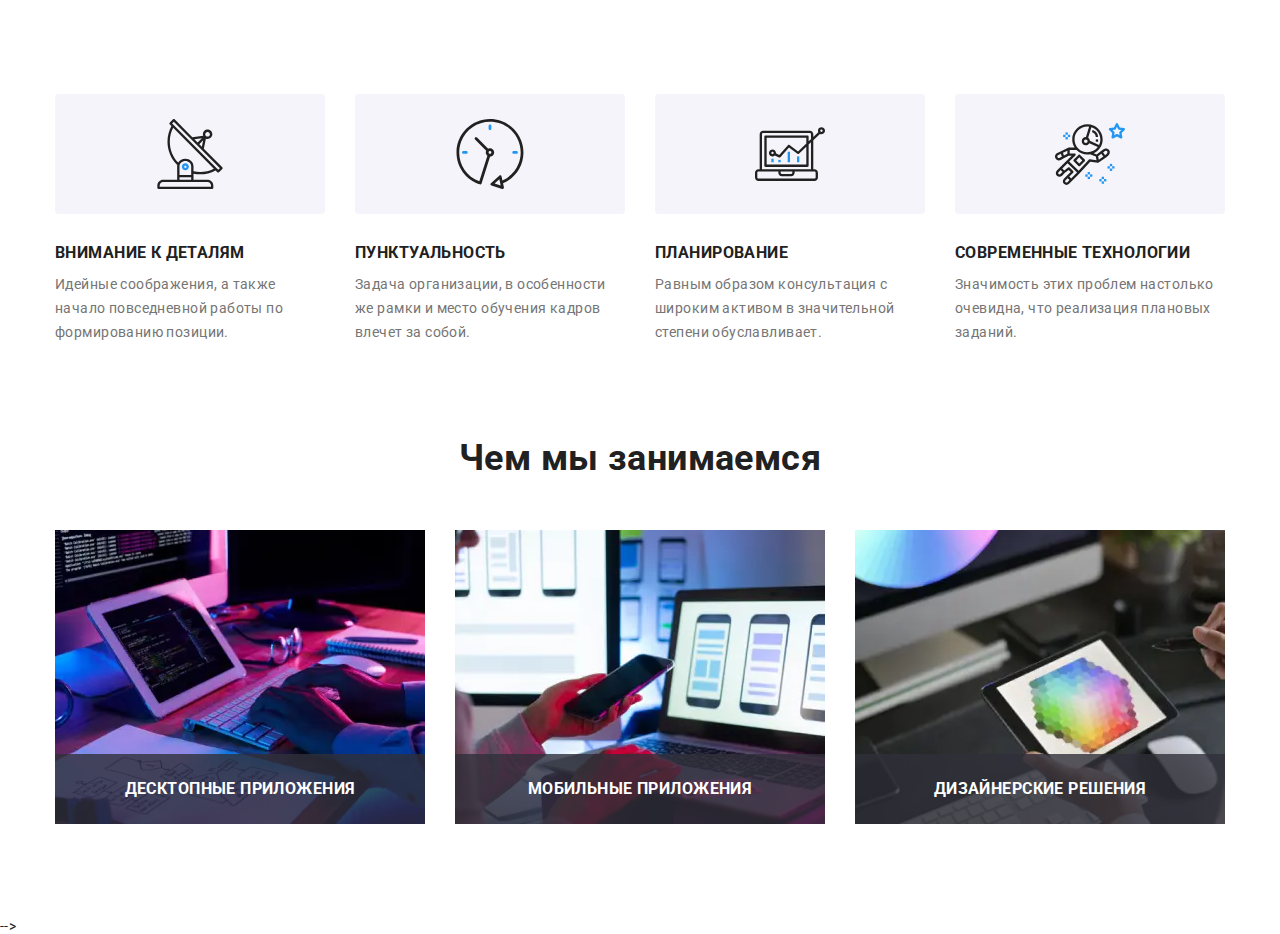
==== index.html @ dceb791a "Добавляет в секцию "Приемущества" адаптивную верстку + подключает изображения" ====
<!DOCTYPE html>
<html lang="ru">

<head>
    <meta charset="UTF-8">
    <meta http-equiv="X-UA-Compatible" content="IE=edge">
    <meta name="viewport" content="width=device-width, initial-scale=1.0">
    <title>Web studio 2.1</title>
    <link rel="preconnect" href="https://fonts.gstatic.com">
    <link rel="stylesheet" href="https://cdnjs.cloudflare.com/ajax/libs/modern-normalize/1.0.0/modern-normalize.min.css">
    <link href="https://fonts.googleapis.com/css2?family=Raleway:wght@700&family=Roboto:wght@400;500;700;900&display=swap"
        rel="stylesheet">
    <link rel="stylesheet" href="./css/main.min.css">
</head>
<body>
        <!--Header-->
        <!--<header class="header">
            <div class="container main-nav">
                <nav class="navigation">
                    <a class="logo logo_text_black link" href="./index.html" lang="en"><span class="logo-first-word">Web</span>Studio</a>
                    <ul class="menu header__links-list list">
                        <li class="menu__item">
                            <a class="menu__link link current" href="./index.html">Студия</a>
                        </li>
                        <li class="menu__item">
                            <a class="menu__link link" href="./portfolio.html">Портфолио</a>
                        </li>
                        <li class="menu__item">
                            <a class="menu__link link" href="">Контакты</a>
                        </li>
                    </ul>
                </nav>
                    <ul class="menu header__contacts list">
                        <li class="menu__item">
                            <a class="menu__contacts link" href="mailto:info@devstudio.com">
                                <svg class="menu__mail-icon">
                                    <use href="./images/sprite.svg#icon-mail"></use>
                                </svg>info@devstudio.com
                            </a>
                        </li>
                        <li class="menu__item">
                            <a class="menu__contacts link" href="tel:+380961111111">
                                <svg class="menu__phone-icon">
                                    <use href="./images/sprite.svg#icon-phone"></use>
                                </svg>+38 096 111 11 11
                            </a>  
                        </li>
                    </ul>    
                </div>
        </header> -->
        <main>
            <!--Hero section-->
            <!--<section class="hero">
                <div class="container">
                    <h1 class="hero__title">Эффективные решения для вашего бизнеса</h1>
                    <button class="modal-btn" type="button" data-modal-open>Заказать услугу</button>
                </div>
            </section>
            -->
            
            <!--Benefits-->
            <section class="section">
                <div class="container">
                <h2 class="visually-hidden">Приемущества</h2>
                <ul class="benefits-list list">
                    <li class="benefits-list__item">
                        <div class="benefits-list__logo">
                        <svg class="benefits-list__icon">
                            <use href="./images/sprite.svg#icon-antenna"></use>
                        </svg>
                        </div>
                        <h3 class="benefits-list__title">Внимание к деталям</h3>
                        <p class="benefits-list__description">Идейные соображения, а также начало повседневной работы по формированию позиции.</p>
                    </li>
                    <li class="benefits-list__item">
                        <div class="benefits-list__logo">
                        <svg class="benefits-list__icon">
                            <use href="./images/sprite.svg#icon-clock"></use>
                        </svg>
                        </div>
                        <h3 class="benefits-list__title">Пунктуальность</h3>
                        <p class="benefits-list__description">Задача организации, в особенности же рамки и место обучения кадров влечет за собой.</p>
                    </li>
                    <li class="benefits-list__item">
                        <div class="benefits-list__logo">
                        <svg class="benefits-list__icon">
                            <use href="./images/sprite.svg#icon-diagram"></use>
                        </svg>
                        </div>
                        <h3 class="benefits-list__title">Планирование</h3>
                        <p class="benefits-list__description">Равным образом консультация с широким активом в значительной степени обуславливает.</p>
                    </li>
                    <li class="benefits-list__item">
                        <div class="benefits-list__logo">
                        <svg class="benefits-list__icon">
                            <use href="./images/sprite.svg#icon-astronaut"></use>
                        </svg>
                        </div>
                        <h3 class="benefits-list__title">Современные технологии</h3>
                        <p class="benefits-list__description">Значимость этих проблем настолько очевидна, что реализация плановых заданий.</p>
                    </li>
                </ul>
                </div>
            </section>
            
            <!--What are we doing-->

            <section class="activities">
                <div class="container">
                <h2 class="primary-title">Чем мы занимаемся</h2>
                <ul class="activities-list cards-list list">
                    <li class="activities-list__item cards-item">
                        <div class="activities-list__thumb">
                            <picture>
                                <source srcset="/images/activities1-desctop.webp 1x, /images/activities1-desctop@2x.webp 2x" media="(min-width: 1200px)"
                                    type="image/webp">
                                <source srcset="/images/activities1-desctop.jpg 1x, /images/activities1-desctop@2x.jpg 2x" media="(min-width: 1200px)">
                                <img src="./images/box1.jpg" alt="десктопные приложения" width="370" height="294">
                            </picture>
                        <h3 class="activities-list__title">Десктопные приложения</h3>
                        </div>
                    </li>
                    <li class="activities-list__item cards-item">
                        <div class="activities-list__thumb">
                            <picture>
                                <source srcset="/images/activities2-desctop.webp 1x, /images/activities2-desctop@2x.webp 2x"
                                    media="(min-width: 1200px)" type="image/webp">
                                <source srcset="/images/activities2-desctop.jpg 1x, /images/activities2-desctop@2x.jpg 2x"
                                    media="(min-width: 1200px)">
                                <img src="./images/box2.jpg" alt="мобильные приложения" width="370" height="294">
                                </picture>
                            <h3 class="activities-list__title">Мобильные приложения</h3>
                        </div>
                    </li>
                    <li class=" activities-list__item cards-item">
                        <div class="activities-list__thumb">
                            <picture>
                                <source srcset="/images/activities3-desctop.webp 1x, /images/activities3-desctop@2x.webp 2x"
                                    media="(min-width: 1200px)" type="image/webp">
                                <source srcset="/images/activities3-desctop.jpg 1x, /images/activities3-desctop@2x.jpg 2x"
                                    media="(min-width: 1200px)">
                                <img src="./images/box3.jpg" alt="дизайнерские решения" width="370" height="294">
                            </picture>
                            <h3 class="activities-list__title">Дизайнерские решения</h3>
                        </div>
                    </li>
                </ul>
                </div>
            </section>
            -->

            <!--Our team-->


            <!--<section class="team section">
                <div class="container">
                <h2 class="primary-title">Наша команда</h2>
                <ul class="team__list cards-list list">
                    <li class="team__item cards-item">
                        <picture>
                            <source srcset="/images/team1-desctop.webp 1x, /images/team1-desctop@2x.webp 2x" media="(min-width: 1200px)" type="image/webp">
                            <source srcset="/images/team1-desctop.jpg 1x, /images/team1-desctop@2x.jpg 2x" media="(min-width: 1200px)">
                            <source srcset="/images/team1-tablet.webp 1x, /images/team1-tablet@2x.webp 2x" media="(min-width: 768px)" type="image/webp">
                            <source srcset="/images/team1-tablet.jpg 1x, /images/team1-tablet@2x.jpg 2x" media="(min-width: 768px)">
                            <source srcset="/images/team1-mobile.webp 1x, /images/team1-mobile@2x.webp 2x" media="(min-width: 280px)" type="image/webp">
                            <source srcset="/images/team1-mobile.jpg 1x, /images/team1-mobile@2x.jpg 2x" media="(min-width: 280px)"> 
                            <img src="./images/img.jpg" alt="продукт менеджер" width="270" height="260">
                        </picture>
                         <div class="team__text">
                            <h3>Игорь Демьяненко</h3>
                            <p lang="en" class="team__img-description">Product Designer</p>
                            <ul class="social-links-list team__social-list list">
                                <li class="social__item">
                                    <a href="" class="social-link link">
                                        <svg class="social-link__logo team-socials">
                                            <use href="./images/sprite.svg#icon-instagram"></use>
                                        </svg>
                                    </a>
                                </li>
                                <li class="social__item">
                                    <a href="" class="social-link link">
                                        <svg class="social-link__logo team-socials">
                                            <use href="./images/sprite.svg#icon-twitter"></use>
                                        </svg>
                                    </a>
                                </li>
                                <li class="social__item">
                                    <a href="" class="social-link link">
                                        <svg class="social-link__logo team-socials">
                                            <use href="./images/sprite.svg#icon-facebook"></use>
                                        </svg>
                                    </a>
                                </li>
                                <li class="social__item">
                                    <a href="" class="social-link link">
                                        <svg class="social-link__logo team-socials">
                                            <use href="./images/sprite.svg#icon-linkedin"></use>
                                        </svg>
                                    </a>
                                </li>
                            </ul>
                         </div>    
                    </li>
                    <li class="team__item cards-item">
                        <picture>
                                <source srcset="/images/activities1-desctop.webp 1x, /images/activities1-desctop@2x.webp 2x" media="(min-width: 1200px)"
                                    type="image/webp">
                                <source srcset="/images/activities1-desctop.jpg 1x, /images/activities1-desctop@2x.jpg 2x" media="(min-width: 1200px)">
                                <source srcset="/images/activities1-tablet.webp 1x, /images/activities1-tablet@2x.webp 2x" media="(min-width: 768px)"
                                    type="image/webp">
                                <source srcset="/images/activities1-tablet.jpg 1x, /images/activities1-tablet@2x.jpg 2x" media="(min-width: 768px)">
                                <source srcset="/images/activities1-mobile.webp 1x, /images/activities1-mobile@2x.webp 2x" media="(min-width: 280px)"
                                    type="image/webp">
                                <source srcset="/images/activities1-mobile.jpg 1x, /images/activities1-mobile@2x.jpg 2x" media="(min-width: 280px)">
                                <img src="./images/img2.jpg" alt="фронтэнд разрабочтик" width="270" height="260">
                        </picture>
                            <div class="team__text">
                                <h3>Ольга Репина</h3>
                                <p lang="en" class="team__img-description">Frontend Developer</p>
                                <ul class="social-links-list team__social-list list">
                                    <li class="social__item">
                                        <a href="" class="social-link link">
                                            <svg class="social-link__logo team-socials">
                                                <use href="./images/sprite.svg#icon-instagram"></use>
                                            </svg>
                                        </a>
                                    </li>
                                    <li class="social__item">
                                        <a href="" class="social-link link">
                                            <svg class="social-link__logo team-socials">
                                                <use href="./images/sprite.svg#icon-twitter"></use>
                                            </svg>
                                        </a>
                                    </li>
                                    <li class="social__item">
                                        <a href="" class="social-link link">
                                            <svg class="social-link__logo team-socials">
                                                <use href="./images/sprite.svg#icon-facebook"></use>
                                            </svg>
                                        </a>
                                    </li>
                                    <li class="social__item">
                                        <a href="" class="social-link link">
                                            <svg class="social-link__logo team-socials">
                                                <use href="./images/sprite.svg#icon-linkedin"></use>
                                            </svg>
                                        </a>
                                    </li>
                                </ul>
                           </div>
                    </li>
                    <li class="team__item cards-item">
                        <picture>
                            <source srcset="/images/team3-desctop.webp 1x, /images/team3-desctop@2x.webp 2x" media="(min-width: 1200px)"
                                type="image/webp">
                            <source srcset="/images/team3-desctop.jpg 1x, /images/team3-desctop@2x.jpg 2x" media="(min-width: 1200px)">
                            <source srcset="/images/team3-tablet.webp 1x, /images/team3-tablet@2x.webp 2x" media="(min-width: 768px)"
                                type="image/webp">
                            <source srcset="/images/team3-tablet.jpg 1x, /images/team3-tablet@2x.jpg 2x" media="(min-width: 768px)">
                            <source srcset="/images/team3-mobile.webp 1x, /images/team3-mobile@2x.webp 2x" media="(min-width: 280px)"
                                type="image/webp">
                            <source srcset="/images/team3-mobile.jpg 1x, /images/team3-mobile@2x.jpg 2x" media="(min-width: 280px)">
                             <img src="./images/img3.jpg" alt="маркетолог" width="270" height="260">
                             </picture>
                            <div class="team__text">
                                <h3>Николай Тарасов</h3>
                                <p lang="en" class="team__img-description">Marketing</p>
                                <ul class="social-links-list team__social-list list">
                                    <li class="social__item">
                                        <a href="" class="social-link link">
                                            <svg class="social-link__logo team-socials">
                                                <use href="./images/sprite.svg#icon-instagram"></use>
                                            </svg>
                                        </a>
                                    </li>
                                    <li class="social__item">
                                        <a href="" class="social-link link">
                                            <svg class="social-link__logo team-socials">
                                                <use href="./images/sprite.svg#icon-twitter"></use>
                                            </svg>
                                        </a>
                                    </li>
                                    <li class="social__item">
                                        <a href="" class="social-link link">
                                            <svg class="social-link__logo team-socials">
                                                <use href="./images/sprite.svg#icon-facebook"></use>
                                            </svg>
                                        </a>
                                    </li>
                                    <li class="social__item">
                                        <a href="" class="social-link link">
                                            <svg class="social-link__logo team-socials">
                                                <use href="./images/sprite.svg#icon-linkedin"></use>
                                            </svg>
                                        </a>
                                    </li>
                                </ul>
                           </div>
                    </li>
                    <li class="team__item cards-item">
                        <picture>
                            <source srcset="/images/team4-desctop.webp 1x, /images/team4-desctop@2x.webp 2x" media="(min-width: 1200px)"
                                type="image/webp">
                            <source srcset="/images/team4-desctop.jpg 1x, /images/team4-desctop@2x.jpg 2x" media="(min-width: 1200px)">
                            <source srcset="/images/team4-tablet.webp 1x, /images/team4-tablet@2x.webp 2x" media="(min-width: 768px)"
                                type="image/webp">
                            <source srcset="/images/team4-tablet.jpg 1x, /images/team4-tablet@2x.jpg 2x" media="(min-width: 768px)">
                            <source srcset="/images/team4-mobile.webp 1x, /images/team4-mobile@2x.webp 2x" media="(min-width: 280px)"
                                type="image/webp">
                            <source srcset="/images/team4-mobile.jpg 1x, /images/team4-mobile@2x.jpg 2x" media="(min-width: 280px)">
                            <img src="./images/img4.jpg" alt="дизайнер" width="270" height="260">
                        </picture>
                            <div class="team__text">
                                <h3>Михаил Ермаков</h3>
                                <p lang="en" class="team__img-description">UI Designer</p>
                                <ul class="social-links-list team__social-list list">
                                    <li class="social__item">
                                        <a href="" class="social-link link">
                                            <svg class="social-link__logo team-socials">
                                                <use href="./images/sprite.svg#icon-instagram"></use>
                                            </svg>
                                        </a>
                                    </li>
                                    <li class="social__item">
                                        <a href="" class="social-link link">
                                            <svg class="social-link__logo team-socials">
                                                <use href="./images/sprite.svg#icon-twitter"></use>
                                            </svg>
                                        </a>
                                    </li>
                                    <li class="social__item">
                                        <a href="" class="social-link link">
                                            <svg class="social-link__logo team-socials">
                                                <use href="./images/sprite.svg#icon-facebook"></use>
                                            </svg>
                                        </a>
                                    </li>
                                    <li class="social__item">
                                        <a href="" class="social-link link">
                                            <svg class="social-link__logo team-socials">
                                                <use href="./images/sprite.svg#icon-linkedin"></use>
                                            </svg>
                                        </a>
                                    </li>
                                </ul>
                            </div> 
                    </li>
                </ul>
                </div>
            </section>
            <section class="clients section">
                <div class="container">
                    <h2 class="primary-title">Постоянные клиенты</h2>
                    <ul class="clients-list list">
                        <li class="cliaents-list__item cards-item ">
                            <a class="clients-link link" href="">
                            <svg class="clients-link__icon">
                                <use href="./images/sprite.svg#icon-logo"></use>
                            </svg>
                            </a>
                        </li>
                        <li class="clients-list__item cards-item">
                            <a class="clients-link link" href="">
                            <svg class="clients-link__icon">
                                <use href="./images/sprite.svg#icon-logo1"></use>
                            </svg>
                            </a>
                        </li>
                        <li class="clients-list__item cards-item">
                            <a class="clients-link link" href="">
                            <svg class="clients-link__icon">
                                <use href="./images/sprite.svg#icon-logo2"></use>
                            </svg>
                            </a>
                        </li>
                        <li class="clients-list__item cards-item">
                            <a class="clients-link link" href="">
                            <svg class="clients-link__icon">
                                <use href="./images/sprite.svg#icon-logo3"></use>
                            </svg>
                            </a>
                        </li>
                        <li class="clients-list__item cards-item">
                            <a class="clients-link link" href="">
                            <svg class="clients-link__icon">
                                <use href="./images/sprite.svg#icon-logo4"></use>
                            </svg>
                            </a>
                        </li>
                        <li class="clients-list__item cards-item">
                            <a class="clients-link link" href="">
                            <svg class="clients-link__icon">
                                <use href="./images/sprite.svg#icon-logo5"></use>
                            </svg>
                            </a>
                        </li>
                    </ul>
                </div>
            </section> -->
        </main>
        <!--Footer-->
        <!--<footer class="footer-section">
            <div class="container footer-info">
                <div class="adress-section">
                <a class="logo logo_text_white link" href="" lang="en"><span class="logo-first-word">Web</span>Studio</a>
                <address class="btm-adress">
                    <ul class="adress-list list">
                        <li class="adress-list__item">
                            <a class="adress-list__link adress-list__link_text_white link" href="https://goo.gl/maps/AmAYkSaGQBM4U7Ya8" target="_blank"
                                rel="noopener no referrer">г. Киев, пр-т Леси
                                Украинки, 26</a>
                        </li>
                        <li class="adress-list__item">
                            <a class="adress-list__link adress-list__link_text_grey link" href="mailto:info@example.com">info@example.com</a>
                        </li>
                        <li class="adress-list__item">
                            <a class="adress-list__link adress-list__link_text_grey link" href="tel:+380991111111">+38 099 111 11 11</a>
                        </li>
                    </ul>
                </address>
                </div>
                <div class="footer__social">
                <section class="social-list">
                    <h2 class="social-links-title">Присоединяйтесь</h2>
                    <ul class="footer__social-list social-links-list list">
                        <li class="social__item">
                        <a href="" class="social-link link">
                            <svg class="social-link__logo footer-socials">
                                <use href="./images/sprite.svg#icon-instagram"></use>
                            </svg>
                        </a>
                        </li>
                        <li class="social__item">
                        <a href="" class="social-link link">
                            <svg class="social-link__logo footer-socials">
                                <use href="./images/sprite.svg#icon-twitter"></use>
                            </svg>
                        </a>
                        </li>
                        <li class="social__item">
                            <a href="" class="social-link link">
                                <svg class="social-link__logo footer-socials">
                                    <use href="./images/sprite.svg#icon-facebook"></use>
                                </svg>
                            </a>
                        </li>
                        <li class="social__item">
                            <a href="" class="social-link link">
                            <svg class="social-link__logo footer-socials">
                                <use href="./images/sprite.svg#icon-linkedin"></use>
                            </svg>
                            </a>
                        </li>
                    </ul>
                </section>
            </div>
            <form class="footer__subscription subscription-form">
                <h2 class="social-links-title">Подпишитесь на рассылку</h2> 
                <div class="subscription-field">
                <label>
                    <input name="user-subscription-mail" class="subscription-mail" type="email" placeholder="E-mail" required>
                </label>
                <button type="submit" class="subscription-btn">Подписаться
                    <svg class="telegram-logo">
                        <use href="./images/sprite.svg#icon-send"></use>
                    </svg>
                </button>
                </div>
            </form>
        </div>
        <div class="backdrop is-hidden" data-modal>
            <div class="modal">
                <button type="button" class="close-button" data-modal-close>
                    <svg class="icon-close">
                        <use href="./images/sprite.svg#icon-close"></use>
                    </svg>
                </button>
                <form action="#" class="modal-form">
                    <p class="modal-form-head">Оставьте свои данные, мы вам перезвоним</p>
                    <label class="modal-form-field">
                        Имя 
                        <span class="modal-form-input-wrapper">
                            <input name="user-name" type="text" class="modal-form-input" minlength="2" required>
                            <svg class="modal-form-icon">
                                <use href="./images/sprite.svg#icon-person"></use>
                            </svg>
                        </span>
                    </label>
                    <label class="modal-form-field">
                        Телефон
                        <span class="modal-form-input-wrapper">
                            <input name="user-phone" type="tel" class="modal-form-input" pattern="[0-9]{3}-[0-9]{3}-[0-9]{2}-[0-9]{2}" title="099-999-99-99" required>
                            <svg class="modal-form-icon">
                            <use href="./images/sprite.svg#icon-tel"></use>
                            </svg>
                        </span>
                    </label>
                    <label class="modal-form-field">
                        Почта
                        <span class="modal-form-input-wrapper">
                            <input name="user-mail" type="email" class="modal-form-input" required>
                            <svg class="modal-form-icon">
                                <use href="./images/sprite.svg#icon-email"></use>
                            </svg>
                        </span>
                    </label>
                    <label class="modal-form-field">
                        Комментарий
                        <textarea name="user-cooments" class="modal-form-comments" placeholder="Введите текст"></textarea>
                    </label>
                    
                    <input name="user-policy" type="checkbox" class="modal-form-checkbox visually-hidden" id="checkbox-policy" required>
                    <label for="checkbox-policy" class="modal-form-checkbox-policy"> Соглашаюсь с рассылкой и принимаю &#160; <a href="" class="modal-form-policy-link">Условия договора</a></label>
            
                    <button type="submit" class="modal-form-btn">Отправить</button>
                    
                </form>
            </div>
        </div>
    </footer> -->
    <script src="modal.js"></script>
</body>
---- css/main.min.css ----
:root{--accent-color: #2196f3;--main-color: #212121;--primary-color: #ffffff;--description-text-color: #757575;--hero-bg-clr: #c4c4c4;--hero-title-background-color: #2f303a;--hero-gradient-clr: rgba(47, 48, 58, 0.4), rgba(47, 48, 58, 0.4);--sections-background-color: #f5f4fa;--logo-link-clr: #000000;--social-link-bg: rgba(255, 255, 255, 0.1);--footer-text-clr: rgba(255, 255, 255, 0.6);--mdl-btn-clr-hvr: #188ce8;--brdr-clr: #eeeeee;--header-brdr-clr: #ececec;--logo-clr: #afb1b8}.visually-hidden{position:absolute !important;clip:rect(1px 1px 1px 1px);clip:rect(1px, 1px, 1px, 1px);padding:0 !important;border:0 !important;height:1px !important;width:1px !important;overflow:hidden}h1,h2,h3,h4,h5,h6,p{margin-top:0;margin-bottom:0}ul,ol{margin-top:0;margin-bottom:0;padding-left:0}img{display:block}body{font-family:"Roboto", sans-serif;font-size:14px;color:var(--main-color);letter-spacing:0.03em;background-color:var(--primary-color)}.list{list-style:none}.link{text-decoration:none}.container{padding-left:15px;padding-right:15px}@media screen and (min-width: 480px){.container{width:480px;margin:0 auto}}@media screen and (min-width: 768px){.container{width:768px}}@media screen and (min-width: 1200px){.container{width:1200px;margin:0 auto;padding-right:15px;padding-left:15px}}.section{padding-top:60px;padding-bottom:60px}@media screen and (min-width: 1200px){.section{padding-top:94px;padding-bottom:94px}}.social-links-list{display:flex}.social-link__logo{width:20px;height:20px;transition:fill 250ms cubic-bezier(0.4, 0, 0.2, 1)}.social-link:hover .social-link__logo,.social-link:focus .social-link__logo{fill:var(--primary-color)}.logo{font-family:"Raleway", sans-serif;font-weight:bold;font-size:26px;line-height:1.19}.logo_text_black{color:var(--logo-link-clr)}.logo_text_white{color:var(--primary-color)}.logo-first-word{color:var(--accent-color)}.cards-item{background-color:var(--primary-color)}.cards-item:not(:last-child){margin-right:30px}.cards-list{display:flex;flex-wrap:wrap}.team__img-description{margin-top:10px;font-size:16px;line-height:1.18;color:var(--description-text-color)}.primary-title{margin-bottom:50px;font-size:36px;line-height:1.16;text-align:center;color:var(--main-color)}.backdrop{position:fixed;top:0;left:0;width:100%;height:100%;background-color:rgba(0,0,0,0.2)}.backdrop.is-hidden{opacity:0;pointer-events:none;visibility:hidden}.modal{position:absolute;top:50%;left:50%;transform:translate(-50%, -50%) scale(1);width:528px;height:581px;padding:40px;border-radius:4px;background-color:var(--primary-color);transition:transform 250ms cubic-bezier(0.4, 0, 0.2, 1)}.backdrop.is-hidden .modal{transform:translate(-50%, -50%) scale(0.7)}.close-button{position:absolute;top:8px;right:8px;display:flex;justify-content:center;align-items:center;width:30px;height:30px;border-radius:50%;background-color:var(--primary-color);border:1px solid rgba(0,0,0,0.1);cursor:pointer}.icon-close{width:18px;height:18px}.close-button:hover .icon-close,.close-button:focus .icon-close{fill:var(--accent-color)}.modal-form{display:flex;flex-direction:column}.modal-form-head{font-weight:bold;font-size:20px;line-height:1.15;text-align:center;color:var(--main-color);margin-bottom:12px}.modal-form-field{margin-bottom:10px;font-size:12px;line-height:1.16;letter-spacing:0.01em;color:var(--description-text-color)}.modal-form-input-wrapper{margin-top:4px;position:relative;display:block}.modal-form-input{width:100%;height:40px;border:1px solid rgba(33,33,33,0.2);border-radius:4px;padding-left:42px;transition:fill 250ms cubic-bezier(0.4, 0, 0.2, 1)}.modal-form-input:focus{outline:none;border-color:var(--accent-color)}.modal-form-icon{position:absolute;top:50%;left:12px;transform:translateY(-50%);width:18px;height:18px}.modal-form-input:focus+.modal-form-icon{fill:var(--accent-color)}.modal-form-comments{margin-top:4px;width:100%;height:120px;resize:none;border:1px solid rgba(33,33,33,0.2);border-radius:4px;padding:12px 16px;transition:border-color 250ms cubic-bezier(0.4, 0, 0.2, 1)}.modal-form-comments:focus{outline:none;border-color:var(--accent-color)}.modal-form-comments::placeholder{line-height:1.14;letter-spacing:0.01em;color:rgba(117,117,117,0.5)}.modal-form-checkbox-policy{display:flex;justify-content:center;align-items:center;line-height:1.71;color:var(--description-text-color)}.modal-form-checkbox-policy::before{display:inline-block;width:16px;height:15px;content:"";margin-right:7px;cursor:pointer;background-image:url(../images/border.svg);background-size:contain;background-position:center;background-repeat:no-repeat;transition:outline 250ms cubic-bezier(0.4, 0, 0.2, 1)}.modal-form-checkbox:focus+.modal-form-checkbox-policy::before{background-image:url(../images/focus.svg)}.modal-form-checkbox:checked+.modal-form-checkbox-policy::before{background-image:url(../images/icon-check1.svg)}.modal-form-policy-link{color:var(--accent-color)}.modal-form-btn{width:200px;height:50px;margin:30px auto 0 auto;border:none;border-radius:4px;font-weight:bold;font-size:16px;line-height:1.87;letter-spacing:0.06em;color:var(--primary-color);background-color:var(--accent-color);box-shadow:0px 4px 4px rgba(0,0,0,0.15);cursor:pointer;transition:background-color 250ms cubic-bezier(0.4, 0, 0.2, 1)}.modal-form-btn:hover,.modal-form-btn:focus{background-color:var(--mdl-btn-clr-hvr)}.header{display:flex;border-bottom:1px solid var(--header-brdr-clr)}.navigation{display:flex;align-items:center}.menu{display:flex}.header__links-list{margin-left:93px}.menu__item{display:flex;align-items:center}.menu__item:not(:last-child){margin-right:40px;align-items:center}.menu__link{padding:32px 0;position:relative;display:block;font-weight:500;line-height:1.33;letter-spacing:0.02em;color:var(--main-color);transition:color 250ms,background-color 250ms cubic-bezier(0.4, 0, 0.2, 1)}.menu__link .current,.menu__link:hover,.menu__link:focus{color:var(--accent-color)}.current::after{content:"";position:absolute;bottom:0;left:0;display:block;width:100%;height:4px;background-color:var(--accent-color);border-radius:2px}.header__contacts{margin-left:auto}.main-nav{display:flex}.menu__contacts{display:flex;align-items:center;padding:32px 0;font-weight:500;line-height:1.14;letter-spacing:0.02em;color:var(--description-text-color);transition:color 250ms cubic-bezier(0.4, 0, 0.2, 1)}.menu__contacts:hover,.menu__contacts:focus{color:var(--accent-color)}.menu__phone-icon{width:10px;height:16px;margin-right:10px;fill:var(--description-text-color);transition:fill 250ms cubic-bezier(0.4, 0, 0.2, 1)}.menu__contacts:hover .menu__phone-icon,.menu__contacts:focus .menu__phone-icon{fill:var(--accent-color)}.menu__mail-icon{width:16px;height:12px;margin-right:10px;fill:var(--description-text-color);transition:fill 250ms cubic-bezier(0.4, 0, 0.2, 1)}.menu__contacts:hover .menu__mail-icon,.menu__contacts:focus .menu__mail-icon{fill:var(--accent-color)}.hero{text-align:center;padding:200px 0;background-color:var(--hero-bg-clr);background-image:linear-gradient(var(--hero-gradient-clr)),url("../images/bg.jpg");background-size:cover;max-width:1600px;background-position:center;background-repeat:no-repeat}.hero__title{display:block;margin-left:auto;margin-right:auto;margin-bottom:30px;width:696px;font-weight:900;font-size:44px;line-height:1.36;text-align:center;letter-spacing:0.06em;text-transform:uppercase;color:var(--primary-color)}.modal-btn{padding:10px 32px;font-weight:bold;font-size:16px;line-height:1.87;letter-spacing:0.06em;color:var(--primary-color);background-color:var(--accent-color);cursor:pointer;border:none;border-radius:4px;transition:background-color 250ms,color 250ms cubic-bezier(0.4, 0, 0.2, 1)}.modal-btn:hover,.modal-btn:focus{background-color:var(--mdl-btn-clr-hvr);color:var(--primary-color)}.benefits-list__item{margin-bottom:30px}.benefits-list__item:last-child{margin-bottom:0px}.benefits-list__logo{display:flex;width:450px;height:120px;justify-content:center;align-items:center;margin-bottom:30px;border-radius:4px;background-color:var(--sections-background-color)}.benefits-list__icon{width:70px;height:70px}.benefits-list__title{text-align:center;line-height:1.14;text-transform:uppercase}.benefits-list__description{margin-top:10px;line-height:1.71;color:var(--description-text-color)}@media screen and (min-width: 768px){.benefits-list__logo{width:354px}.benefits-list__title{text-align:start}.benefits-list{display:flex;flex-wrap:wrap}.benefits-list__item{width:calc((100% - 30px) / 2);margin-right:30px}.benefits-list__item:nth-child(2n){margin-right:0px}.benefits-list__item:nth-child(n+3){margin-bottom:0px}}@media screen and (min-width: 1200px){.benefits-list__logo{width:270px}.benefits-list__item{width:calc((100% - 90px) / 4);margin-bottom:0px}.benefits-list__item:nth-child(2n){margin-right:30px}.benefits-list__item:nth-child(4n){margin-right:0px}}@media screen and (max-width: 1200px){.activities{display:none}}.activities{padding-bottom:94px}.activities-list__item{flex-basis:calc((100% - 60px) / 3)}.activities-list__thumb{position:relative}.activities-list__title{display:flex;justify-content:center;align-items:center;line-height:1.14;text-transform:uppercase;width:370px;height:70px;position:absolute;bottom:0;background:rgba(47,48,58,0.8);color:var(--primary-color)}.team{background-color:var(--sections-background-color)}.team__item{flex-basis:calc((100% - 90px) / 4);box-shadow:0px 1px 3px rgba(0,0,0,0.12),0px 1px 1px rgba(0,0,0,0.14),0px 2px 1px rgba(0,0,0,0.2);border-radius:0px 0px 4px 4px}.team__text{padding:30px 32px;text-align:center}.team__social-list{margin-top:16px}.team-socials{fill:var(--logo-clr)}.clients-list{display:flex}.clients-link__icon{fill:var(--logo-clr);width:106px;height:60px;transition:fill 250ms cubic-bezier(0.4, 0, 0.2, 1)}.clients-link:hover .clients-link__icon,.clients-link:focus .clients-link__icon{fill:var(--accent-color)}.clients-list__item{display:flex;flex-basis:calc((100% - 150px) / 6)}.clients-link{display:flex;width:170px;height:92px;justify-content:center;align-items:center;border:1px solid var(--logo-clr);border-radius:4px;transition:border-color 250ms cubic-bezier(0.4, 0, 0.2, 1)}.clients-link:hover,.clients-link:focus{cursor:pointer;border-color:var(--accent-color)}.footer-section{padding:60px 0;background-color:var(--hero-title-background-color)}.footer-info{display:flex;align-items:baseline}.btm-adress{padding-top:20px}.adress-list__item:not(:last-child){margin-bottom:9px}.adress-list__link{font-style:normal;line-height:1.71}.adress-list__link_text_white{color:var(--primary-color)}.adress-list__link_text_grey{color:var(--footer-text-clr)}.footer__social{margin-left:70px}.social-links-title{font-size:14px;line-height:1.14;text-transform:uppercase;color:var(--primary-color)}.footer__social-list{padding-top:20px}.social__item:not(:last-child){margin-right:10px}.social-link{display:flex;justify-content:center;align-items:center;width:44px;height:44px;border-radius:50%;background-color:var(--social-link-bg);transition:background-color 250ms cubic-bezier(0.4, 0, 0.2, 1)}.social-link:hover,.social-link:focus{cursor:pointer;background-color:var(--accent-color)}.footer-socials{fill:var(--primary-color)}.subscription-form{width:570px}.footer__subscription{margin-left:auto}.subscription-field{display:flex;margin-top:20px}.subscription-mail{width:358px;height:50px;padding:15px 0 15px 16px;color:var(--primary-color);background-color:var(--hero-title-background-color);border:1px solid rgba(255,255,255,0.3);filter:drop-shadow(0px 4px 4px rgba(0,0,0,0.15));border-radius:4px;outline:none;transition:border-color 250ms cubic-bezier(0.4, 0, 0.2, 1)}.subscription-mail:focus{border-color:var(--accent-color)}.subscription-mail::placeholder{font-size:16px;line-height:1.25;color:rgba(255,255,255,0.6)}.subscription-btn{display:flex;margin-left:12px;width:200px;height:50px;justify-content:center;align-items:center;font-size:16px;line-height:1.87;letter-spacing:0.06em;border:none;border-radius:4px;color:var(--primary-color);cursor:pointer;background-color:var(--accent-color);transition:background-color 250ms cubic-bezier(0.4, 0, 0.2, 1)}.subscription-btn:hover,.subscription-btn:focus{background-color:var(--mdl-btn-clr-hvr)}.telegram-logo{width:24px;height:24px;margin-left:10px;fill:var(--primary-color);background-color:var(--accent-color);transition:background-color 250ms cubic-bezier(0.4, 0, 0.2, 1)}.subscription-btn:hover .telegram-logo,.subscription-btn:focus .telegram-logo{background-color:var(--mdl-btn-clr-hvr)}.filters-list{display:flex;justify-content:center;margin-bottom:50px}.filters-item:not(:last-child){margin-right:8px}.nav-btn{padding:6px 22px;font-weight:500;font-size:16px;line-height:1.62;background-color:var(--sections-background-color);cursor:pointer;border-radius:4px;border:none;transition:background-color 250ms,color 250ms,box-shadow 250ms cubic-bezier(0.4, 0, 0.2, 1)}.nav-btn:hover,.nav-btn:focus{background-color:var(--accent-color);color:var(--primary-color);box-shadow:0px 3px 1px rgba(0,0,0,0.1),0px 1px 2px rgba(0,0,0,0.08),0px 2px 2px rgba(0,0,0,0.12)}.products-list__item{flex-basis:calc((100% - 60px) / 3);margin-bottom:30px;margin-right:30px;background-color:var(--primary-color)}.products-list__item:nth-child(3n){margin-right:0px}.cards-link{display:block;transition:box-shadow 250ms cubic-bezier(0.4, 0, 0.2, 1)}.cards-link:hover,.cards-link:focus{box-shadow:0px 3px 1px rgba(0,0,0,0.1),0px 1px 2px rgba(0,0,0,0.08),0px 2px 2px rgba(0,0,0,0.12);border-radius:4px}.portfolio-thumb{position:relative;overflow:hidden}.title-description{position:absolute;width:100%;height:100%;top:0;padding:63px 24px;font-size:18px;line-height:1.55;color:var(--primary-color);background-color:rgba(33,150,243,0.9);overflow:auto;transform:translateY(100%);transition:transform 250ms cubic-bezier(0.4, 0, 0.2, 1)}.cards-link:hover .title-description,.cards-link:focus .title-description{transform:translateY(0)}.cards-text{padding:20px 24px;border-bottom:1px solid var(--brdr-clr);border-left:1px solid var(--brdr-clr);border-right:1px solid var(--brdr-clr)}.cards-description{margin-top:4px;font-size:16px;line-height:1.875;color:var(--description-text-color)}.portfolio-titles{font-size:18px;line-height:2;letter-spacing:0.06em;color:var(--main-color)}
/*# sourceMappingURL=main.min.css.map */
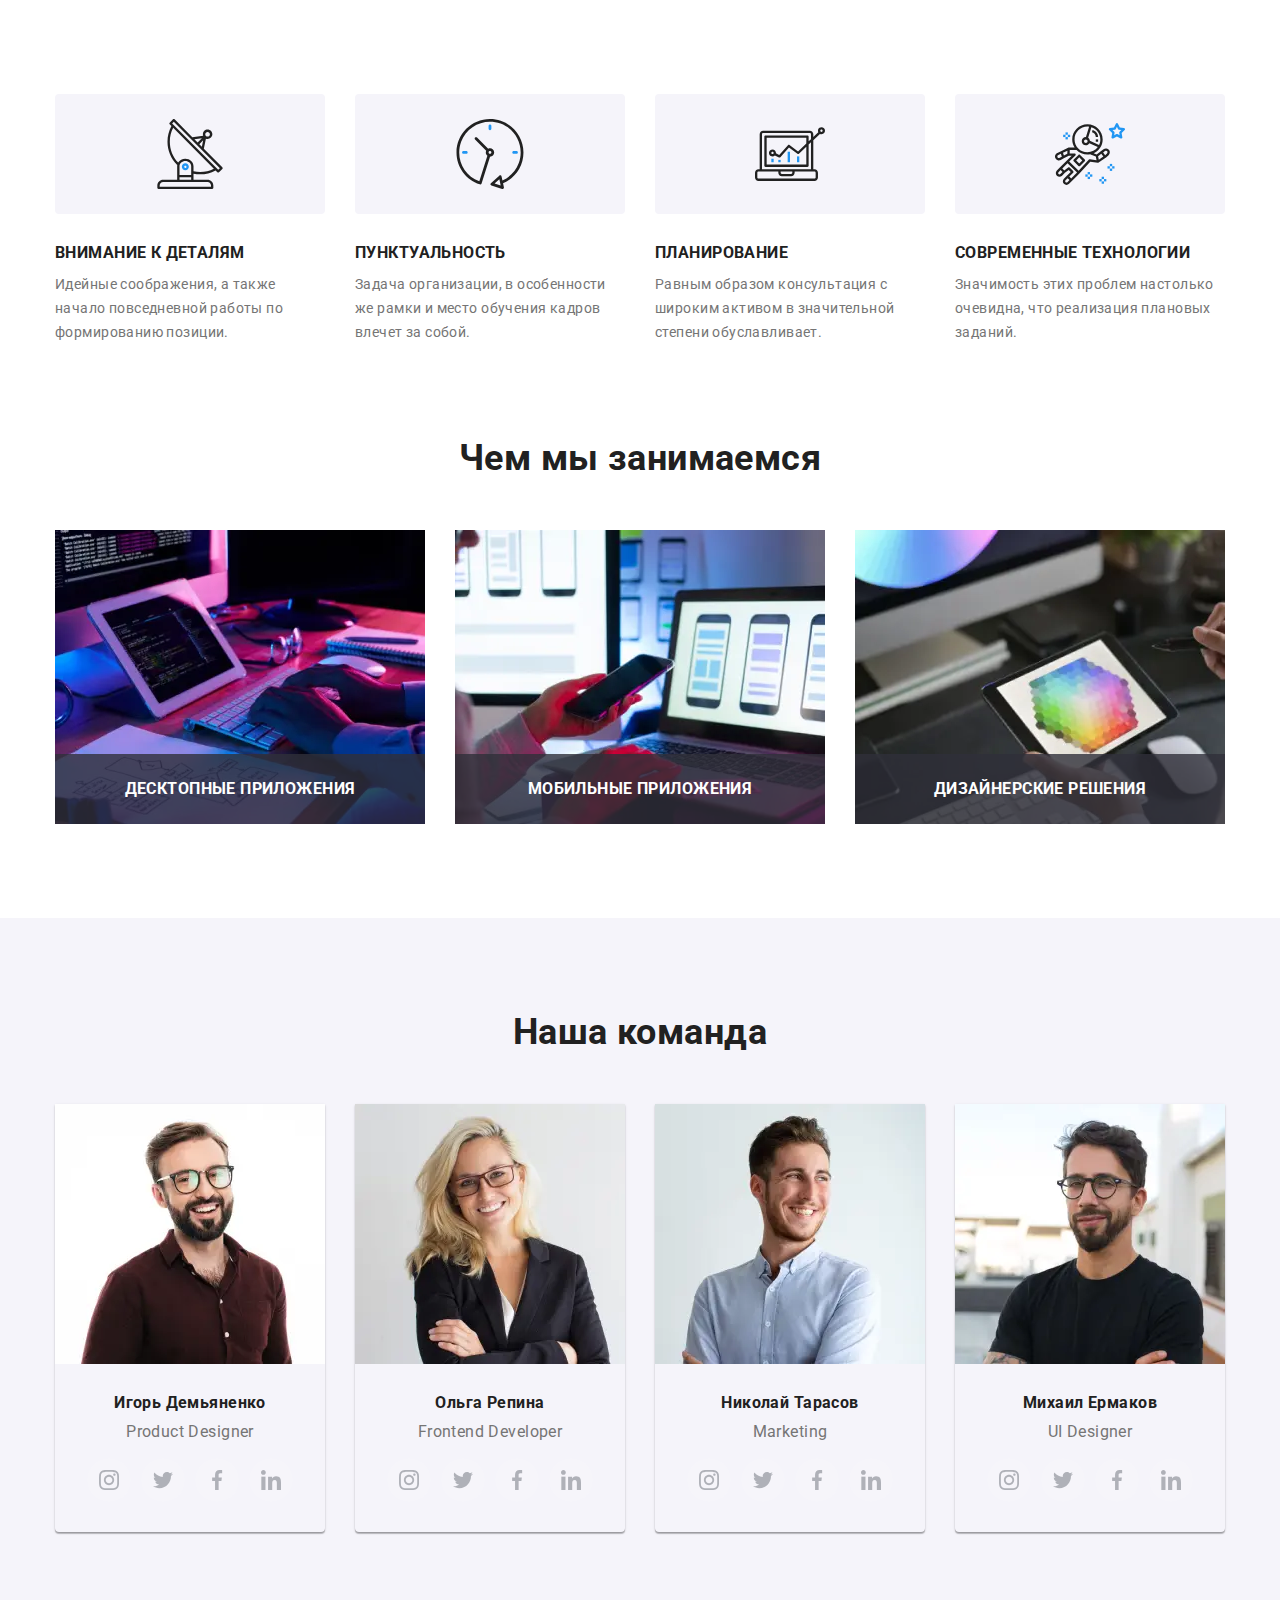
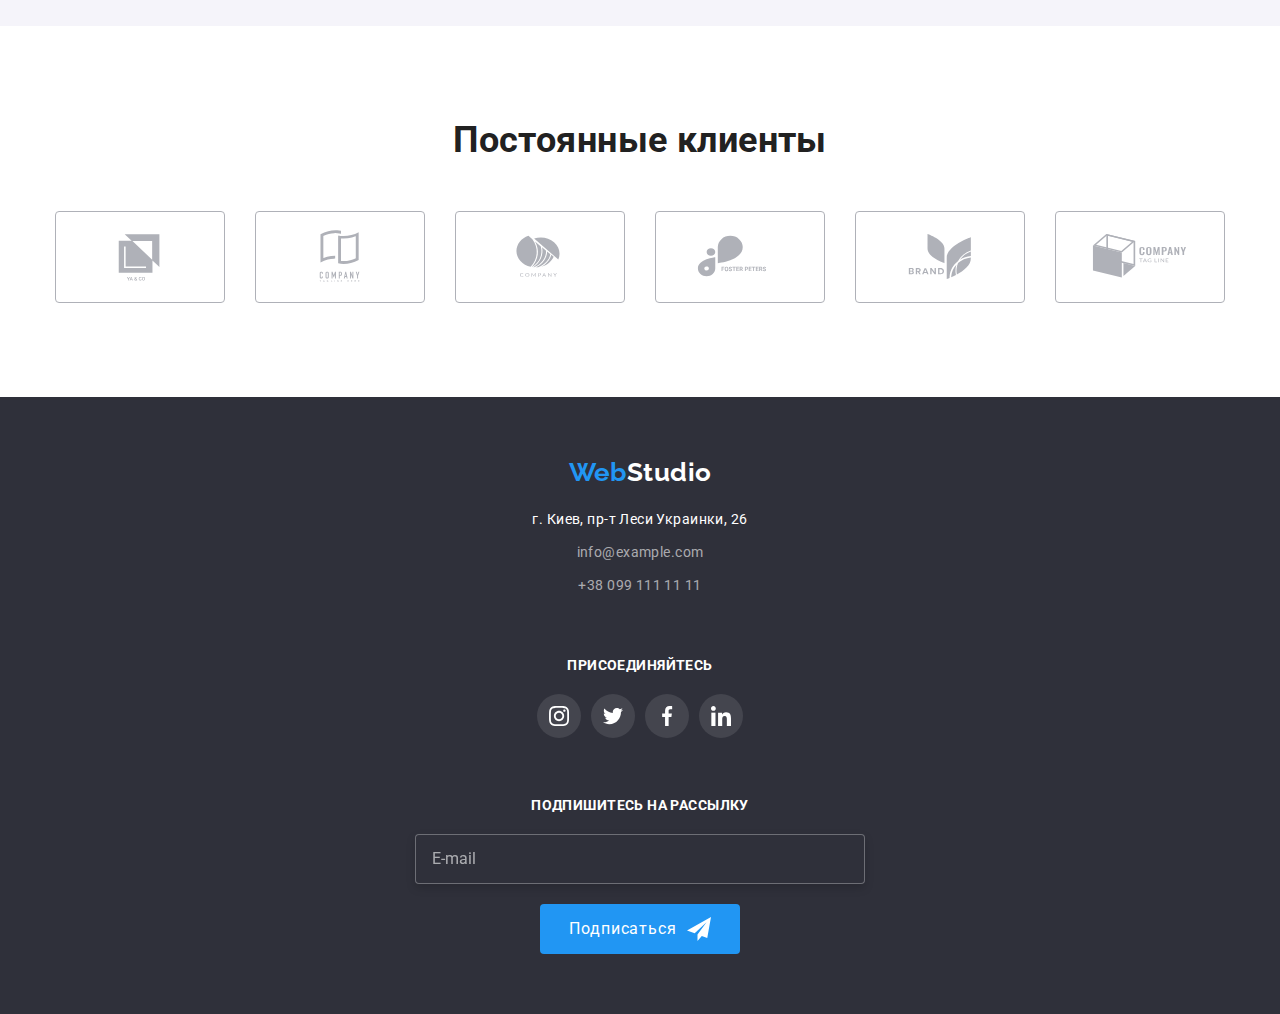
==== commit 5aa271d2: "добавляет адаптивную верстку в секции команды и клиентов, добавляет футер для мобилки" ====
--- a/index.html
+++ b/index.html
@@ -108,38 +108,38 @@
             <section class="activities">
                 <div class="container">
                 <h2 class="primary-title">Чем мы занимаемся</h2>
-                <ul class="activities-list cards-list list">
-                    <li class="activities-list__item cards-item">
+                <ul class="activities-list list">
+                    <li class="activities-list__item">
                         <div class="activities-list__thumb">
                             <picture>
                                 <source srcset="/images/activities1-desctop.webp 1x, /images/activities1-desctop@2x.webp 2x" media="(min-width: 1200px)"
                                     type="image/webp">
                                 <source srcset="/images/activities1-desctop.jpg 1x, /images/activities1-desctop@2x.jpg 2x" media="(min-width: 1200px)">
-                                <img src="./images/box1.jpg" alt="десктопные приложения" width="370" height="294">
+                                <img src="./images/box1.jpg" alt="десктопные приложения">
                             </picture>
                         <h3 class="activities-list__title">Десктопные приложения</h3>
                         </div>
                     </li>
-                    <li class="activities-list__item cards-item">
+                    <li class="activities-list__item">
                         <div class="activities-list__thumb">
                             <picture>
                                 <source srcset="/images/activities2-desctop.webp 1x, /images/activities2-desctop@2x.webp 2x"
                                     media="(min-width: 1200px)" type="image/webp">
                                 <source srcset="/images/activities2-desctop.jpg 1x, /images/activities2-desctop@2x.jpg 2x"
                                     media="(min-width: 1200px)">
-                                <img src="./images/box2.jpg" alt="мобильные приложения" width="370" height="294">
+                                <img src="./images/box2.jpg" alt="мобильные приложения">
                                 </picture>
                             <h3 class="activities-list__title">Мобильные приложения</h3>
                         </div>
                     </li>
-                    <li class=" activities-list__item cards-item">
+                    <li class=" activities-list__item">
                         <div class="activities-list__thumb">
                             <picture>
                                 <source srcset="/images/activities3-desctop.webp 1x, /images/activities3-desctop@2x.webp 2x"
                                     media="(min-width: 1200px)" type="image/webp">
                                 <source srcset="/images/activities3-desctop.jpg 1x, /images/activities3-desctop@2x.jpg 2x"
                                     media="(min-width: 1200px)">
-                                <img src="./images/box3.jpg" alt="дизайнерские решения" width="370" height="294">
+                                <img src="./images/box3.jpg" alt="дизайнерские решения">
                             </picture>
                             <h3 class="activities-list__title">Дизайнерские решения</h3>
                         </div>
@@ -147,16 +147,15 @@
                 </ul>
                 </div>
             </section>
-            -->
 
             <!--Our team-->
 
 
-            <!--<section class="team section">
+            <section class="team section">
                 <div class="container">
                 <h2 class="primary-title">Наша команда</h2>
                 <ul class="team__list cards-list list">
-                    <li class="team__item cards-item">
+                    <li class="team__item">
                         <picture>
                             <source srcset="/images/team1-desctop.webp 1x, /images/team1-desctop@2x.webp 2x" media="(min-width: 1200px)" type="image/webp">
                             <source srcset="/images/team1-desctop.jpg 1x, /images/team1-desctop@2x.jpg 2x" media="(min-width: 1200px)">
@@ -164,7 +163,7 @@
                             <source srcset="/images/team1-tablet.jpg 1x, /images/team1-tablet@2x.jpg 2x" media="(min-width: 768px)">
                             <source srcset="/images/team1-mobile.webp 1x, /images/team1-mobile@2x.webp 2x" media="(min-width: 280px)" type="image/webp">
                             <source srcset="/images/team1-mobile.jpg 1x, /images/team1-mobile@2x.jpg 2x" media="(min-width: 280px)"> 
-                            <img src="./images/img.jpg" alt="продукт менеджер" width="270" height="260">
+                            <img src="./images/img.jpg" alt="продукт менеджер">
                         </picture>
                          <div class="team__text">
                             <h3>Игорь Демьяненко</h3>
@@ -201,18 +200,18 @@
                             </ul>
                          </div>    
                     </li>
-                    <li class="team__item cards-item">
+                    <li class="team__item">
                         <picture>
-                                <source srcset="/images/activities1-desctop.webp 1x, /images/activities1-desctop@2x.webp 2x" media="(min-width: 1200px)"
+                                <source srcset="/images/team2-desctop.webp 1x, /images/team2-desctop@2x.webp 2x" media="(min-width: 1200px)"
                                     type="image/webp">
-                                <source srcset="/images/activities1-desctop.jpg 1x, /images/activities1-desctop@2x.jpg 2x" media="(min-width: 1200px)">
-                                <source srcset="/images/activities1-tablet.webp 1x, /images/activities1-tablet@2x.webp 2x" media="(min-width: 768px)"
+                                <source srcset="/images/team2-desctop.jpg 1x, /images/team2-desctop@2x.jpg 2x" media="(min-width: 1200px)">
+                                <source srcset="/images/team2-tablet.webp 1x, /images/team2-tablet@2x.webp 2x" media="(min-width: 768px)"
                                     type="image/webp">
-                                <source srcset="/images/activities1-tablet.jpg 1x, /images/activities1-tablet@2x.jpg 2x" media="(min-width: 768px)">
-                                <source srcset="/images/activities1-mobile.webp 1x, /images/activities1-mobile@2x.webp 2x" media="(min-width: 280px)"
+                                <source srcset="/images/team2-tablet.jpg 1x, /images/team2-tablet@2x.jpg 2x" media="(min-width: 768px)">
+                                <source srcset="/images/team2-mobile.webp 1x, /images/team2-mobile@2x.webp 2x" media="(min-width: 280px)"
                                     type="image/webp">
-                                <source srcset="/images/activities1-mobile.jpg 1x, /images/activities1-mobile@2x.jpg 2x" media="(min-width: 280px)">
-                                <img src="./images/img2.jpg" alt="фронтэнд разрабочтик" width="270" height="260">
+                                <source srcset="/images/team2-mobile.jpg 1x, /images/team2-mobile@2x.jpg 2x" media="(min-width: 280px)">
+                                <img src="./images/img2.jpg" alt="фронтэнд разрабочтик">
                         </picture>
                             <div class="team__text">
                                 <h3>Ольга Репина</h3>
@@ -249,7 +248,7 @@
                                 </ul>
                            </div>
                     </li>
-                    <li class="team__item cards-item">
+                    <li class="team__item">
                         <picture>
                             <source srcset="/images/team3-desctop.webp 1x, /images/team3-desctop@2x.webp 2x" media="(min-width: 1200px)"
                                 type="image/webp">
@@ -260,7 +259,7 @@
                             <source srcset="/images/team3-mobile.webp 1x, /images/team3-mobile@2x.webp 2x" media="(min-width: 280px)"
                                 type="image/webp">
                             <source srcset="/images/team3-mobile.jpg 1x, /images/team3-mobile@2x.jpg 2x" media="(min-width: 280px)">
-                             <img src="./images/img3.jpg" alt="маркетолог" width="270" height="260">
+                             <img src="./images/img3.jpg" alt="маркетолог">
                              </picture>
                             <div class="team__text">
                                 <h3>Николай Тарасов</h3>
@@ -297,7 +296,7 @@
                                 </ul>
                            </div>
                     </li>
-                    <li class="team__item cards-item">
+                    <li class="team__item">
                         <picture>
                             <source srcset="/images/team4-desctop.webp 1x, /images/team4-desctop@2x.webp 2x" media="(min-width: 1200px)"
                                 type="image/webp">
@@ -308,7 +307,7 @@
                             <source srcset="/images/team4-mobile.webp 1x, /images/team4-mobile@2x.webp 2x" media="(min-width: 280px)"
                                 type="image/webp">
                             <source srcset="/images/team4-mobile.jpg 1x, /images/team4-mobile@2x.jpg 2x" media="(min-width: 280px)">
-                            <img src="./images/img4.jpg" alt="дизайнер" width="270" height="260">
+                            <img src="./images/img4.jpg" alt="дизайнер">
                         </picture>
                             <div class="team__text">
                                 <h3>Михаил Ермаков</h3>
@@ -352,42 +351,42 @@
                 <div class="container">
                     <h2 class="primary-title">Постоянные клиенты</h2>
                     <ul class="clients-list list">
-                        <li class="cliaents-list__item cards-item ">
+                        <li class="clients-list__item">
                             <a class="clients-link link" href="">
                             <svg class="clients-link__icon">
                                 <use href="./images/sprite.svg#icon-logo"></use>
                             </svg>
                             </a>
                         </li>
-                        <li class="clients-list__item cards-item">
+                        <li class="clients-list__item">
                             <a class="clients-link link" href="">
                             <svg class="clients-link__icon">
                                 <use href="./images/sprite.svg#icon-logo1"></use>
                             </svg>
                             </a>
                         </li>
-                        <li class="clients-list__item cards-item">
+                        <li class="clients-list__item">
                             <a class="clients-link link" href="">
                             <svg class="clients-link__icon">
                                 <use href="./images/sprite.svg#icon-logo2"></use>
                             </svg>
                             </a>
                         </li>
-                        <li class="clients-list__item cards-item">
+                        <li class="clients-list__item">
                             <a class="clients-link link" href="">
                             <svg class="clients-link__icon">
                                 <use href="./images/sprite.svg#icon-logo3"></use>
                             </svg>
                             </a>
                         </li>
-                        <li class="clients-list__item cards-item">
+                        <li class="clients-list__item">
                             <a class="clients-link link" href="">
                             <svg class="clients-link__icon">
                                 <use href="./images/sprite.svg#icon-logo4"></use>
                             </svg>
                             </a>
                         </li>
-                        <li class="clients-list__item cards-item">
+                        <li class="clients-list__item">
                             <a class="clients-link link" href="">
                             <svg class="clients-link__icon">
                                 <use href="./images/sprite.svg#icon-logo5"></use>
@@ -396,10 +395,10 @@
                         </li>
                     </ul>
                 </div>
-            </section> -->
+            </section>
         </main>
         <!--Footer-->
-        <!--<footer class="footer-section">
+        <footer class="footer-section">
             <div class="container footer-info">
                 <div class="adress-section">
                 <a class="logo logo_text_white link" href="" lang="en"><span class="logo-first-word">Web</span>Studio</a>
@@ -517,6 +516,6 @@
                 </form>
             </div>
         </div>
-    </footer> -->
+    </footer> 
     <script src="modal.js"></script>
 </body>--- a/css/main.min.css
+++ b/css/main.min.css
@@ -1,2 +1,2 @@
-:root{--accent-color: #2196f3;--main-color: #212121;--primary-color: #ffffff;--description-text-color: #757575;--hero-bg-clr: #c4c4c4;--hero-title-background-color: #2f303a;--hero-gradient-clr: rgba(47, 48, 58, 0.4), rgba(47, 48, 58, 0.4);--sections-background-color: #f5f4fa;--logo-link-clr: #000000;--social-link-bg: rgba(255, 255, 255, 0.1);--footer-text-clr: rgba(255, 255, 255, 0.6);--mdl-btn-clr-hvr: #188ce8;--brdr-clr: #eeeeee;--header-brdr-clr: #ececec;--logo-clr: #afb1b8}.visually-hidden{position:absolute !important;clip:rect(1px 1px 1px 1px);clip:rect(1px, 1px, 1px, 1px);padding:0 !important;border:0 !important;height:1px !important;width:1px !important;overflow:hidden}h1,h2,h3,h4,h5,h6,p{margin-top:0;margin-bottom:0}ul,ol{margin-top:0;margin-bottom:0;padding-left:0}img{display:block}body{font-family:"Roboto", sans-serif;font-size:14px;color:var(--main-color);letter-spacing:0.03em;background-color:var(--primary-color)}.list{list-style:none}.link{text-decoration:none}.container{padding-left:15px;padding-right:15px}@media screen and (min-width: 480px){.container{width:480px;margin:0 auto}}@media screen and (min-width: 768px){.container{width:768px}}@media screen and (min-width: 1200px){.container{width:1200px;margin:0 auto;padding-right:15px;padding-left:15px}}.section{padding-top:60px;padding-bottom:60px}@media screen and (min-width: 1200px){.section{padding-top:94px;padding-bottom:94px}}.social-links-list{display:flex}.social-link__logo{width:20px;height:20px;transition:fill 250ms cubic-bezier(0.4, 0, 0.2, 1)}.social-link:hover .social-link__logo,.social-link:focus .social-link__logo{fill:var(--primary-color)}.logo{font-family:"Raleway", sans-serif;font-weight:bold;font-size:26px;line-height:1.19}.logo_text_black{color:var(--logo-link-clr)}.logo_text_white{color:var(--primary-color)}.logo-first-word{color:var(--accent-color)}.cards-item{background-color:var(--primary-color)}.cards-item:not(:last-child){margin-right:30px}.cards-list{display:flex;flex-wrap:wrap}.team__img-description{margin-top:10px;font-size:16px;line-height:1.18;color:var(--description-text-color)}.primary-title{margin-bottom:50px;font-size:36px;line-height:1.16;text-align:center;color:var(--main-color)}.backdrop{position:fixed;top:0;left:0;width:100%;height:100%;background-color:rgba(0,0,0,0.2)}.backdrop.is-hidden{opacity:0;pointer-events:none;visibility:hidden}.modal{position:absolute;top:50%;left:50%;transform:translate(-50%, -50%) scale(1);width:528px;height:581px;padding:40px;border-radius:4px;background-color:var(--primary-color);transition:transform 250ms cubic-bezier(0.4, 0, 0.2, 1)}.backdrop.is-hidden .modal{transform:translate(-50%, -50%) scale(0.7)}.close-button{position:absolute;top:8px;right:8px;display:flex;justify-content:center;align-items:center;width:30px;height:30px;border-radius:50%;background-color:var(--primary-color);border:1px solid rgba(0,0,0,0.1);cursor:pointer}.icon-close{width:18px;height:18px}.close-button:hover .icon-close,.close-button:focus .icon-close{fill:var(--accent-color)}.modal-form{display:flex;flex-direction:column}.modal-form-head{font-weight:bold;font-size:20px;line-height:1.15;text-align:center;color:var(--main-color);margin-bottom:12px}.modal-form-field{margin-bottom:10px;font-size:12px;line-height:1.16;letter-spacing:0.01em;color:var(--description-text-color)}.modal-form-input-wrapper{margin-top:4px;position:relative;display:block}.modal-form-input{width:100%;height:40px;border:1px solid rgba(33,33,33,0.2);border-radius:4px;padding-left:42px;transition:fill 250ms cubic-bezier(0.4, 0, 0.2, 1)}.modal-form-input:focus{outline:none;border-color:var(--accent-color)}.modal-form-icon{position:absolute;top:50%;left:12px;transform:translateY(-50%);width:18px;height:18px}.modal-form-input:focus+.modal-form-icon{fill:var(--accent-color)}.modal-form-comments{margin-top:4px;width:100%;height:120px;resize:none;border:1px solid rgba(33,33,33,0.2);border-radius:4px;padding:12px 16px;transition:border-color 250ms cubic-bezier(0.4, 0, 0.2, 1)}.modal-form-comments:focus{outline:none;border-color:var(--accent-color)}.modal-form-comments::placeholder{line-height:1.14;letter-spacing:0.01em;color:rgba(117,117,117,0.5)}.modal-form-checkbox-policy{display:flex;justify-content:center;align-items:center;line-height:1.71;color:var(--description-text-color)}.modal-form-checkbox-policy::before{display:inline-block;width:16px;height:15px;content:"";margin-right:7px;cursor:pointer;background-image:url(../images/border.svg);background-size:contain;background-position:center;background-repeat:no-repeat;transition:outline 250ms cubic-bezier(0.4, 0, 0.2, 1)}.modal-form-checkbox:focus+.modal-form-checkbox-policy::before{background-image:url(../images/focus.svg)}.modal-form-checkbox:checked+.modal-form-checkbox-policy::before{background-image:url(../images/icon-check1.svg)}.modal-form-policy-link{color:var(--accent-color)}.modal-form-btn{width:200px;height:50px;margin:30px auto 0 auto;border:none;border-radius:4px;font-weight:bold;font-size:16px;line-height:1.87;letter-spacing:0.06em;color:var(--primary-color);background-color:var(--accent-color);box-shadow:0px 4px 4px rgba(0,0,0,0.15);cursor:pointer;transition:background-color 250ms cubic-bezier(0.4, 0, 0.2, 1)}.modal-form-btn:hover,.modal-form-btn:focus{background-color:var(--mdl-btn-clr-hvr)}.header{display:flex;border-bottom:1px solid var(--header-brdr-clr)}.navigation{display:flex;align-items:center}.menu{display:flex}.header__links-list{margin-left:93px}.menu__item{display:flex;align-items:center}.menu__item:not(:last-child){margin-right:40px;align-items:center}.menu__link{padding:32px 0;position:relative;display:block;font-weight:500;line-height:1.33;letter-spacing:0.02em;color:var(--main-color);transition:color 250ms,background-color 250ms cubic-bezier(0.4, 0, 0.2, 1)}.menu__link .current,.menu__link:hover,.menu__link:focus{color:var(--accent-color)}.current::after{content:"";position:absolute;bottom:0;left:0;display:block;width:100%;height:4px;background-color:var(--accent-color);border-radius:2px}.header__contacts{margin-left:auto}.main-nav{display:flex}.menu__contacts{display:flex;align-items:center;padding:32px 0;font-weight:500;line-height:1.14;letter-spacing:0.02em;color:var(--description-text-color);transition:color 250ms cubic-bezier(0.4, 0, 0.2, 1)}.menu__contacts:hover,.menu__contacts:focus{color:var(--accent-color)}.menu__phone-icon{width:10px;height:16px;margin-right:10px;fill:var(--description-text-color);transition:fill 250ms cubic-bezier(0.4, 0, 0.2, 1)}.menu__contacts:hover .menu__phone-icon,.menu__contacts:focus .menu__phone-icon{fill:var(--accent-color)}.menu__mail-icon{width:16px;height:12px;margin-right:10px;fill:var(--description-text-color);transition:fill 250ms cubic-bezier(0.4, 0, 0.2, 1)}.menu__contacts:hover .menu__mail-icon,.menu__contacts:focus .menu__mail-icon{fill:var(--accent-color)}.hero{text-align:center;padding:200px 0;background-color:var(--hero-bg-clr);background-image:linear-gradient(var(--hero-gradient-clr)),url("../images/bg.jpg");background-size:cover;max-width:1600px;background-position:center;background-repeat:no-repeat}.hero__title{display:block;margin-left:auto;margin-right:auto;margin-bottom:30px;width:696px;font-weight:900;font-size:44px;line-height:1.36;text-align:center;letter-spacing:0.06em;text-transform:uppercase;color:var(--primary-color)}.modal-btn{padding:10px 32px;font-weight:bold;font-size:16px;line-height:1.87;letter-spacing:0.06em;color:var(--primary-color);background-color:var(--accent-color);cursor:pointer;border:none;border-radius:4px;transition:background-color 250ms,color 250ms cubic-bezier(0.4, 0, 0.2, 1)}.modal-btn:hover,.modal-btn:focus{background-color:var(--mdl-btn-clr-hvr);color:var(--primary-color)}.benefits-list__item{margin-bottom:30px}.benefits-list__item:last-child{margin-bottom:0px}.benefits-list__logo{display:flex;width:450px;height:120px;justify-content:center;align-items:center;margin-bottom:30px;border-radius:4px;background-color:var(--sections-background-color)}.benefits-list__icon{width:70px;height:70px}.benefits-list__title{text-align:center;line-height:1.14;text-transform:uppercase}.benefits-list__description{margin-top:10px;line-height:1.71;color:var(--description-text-color)}@media screen and (min-width: 768px){.benefits-list__logo{width:354px}.benefits-list__title{text-align:start}.benefits-list{display:flex;flex-wrap:wrap}.benefits-list__item{width:calc((100% - 30px) / 2);margin-right:30px}.benefits-list__item:nth-child(2n){margin-right:0px}.benefits-list__item:nth-child(n+3){margin-bottom:0px}}@media screen and (min-width: 1200px){.benefits-list__logo{width:270px}.benefits-list__item{width:calc((100% - 90px) / 4);margin-bottom:0px}.benefits-list__item:nth-child(2n){margin-right:30px}.benefits-list__item:nth-child(4n){margin-right:0px}}@media screen and (max-width: 1200px){.activities{display:none}}.activities{padding-bottom:94px}.activities-list__item{flex-basis:calc((100% - 60px) / 3)}.activities-list__thumb{position:relative}.activities-list__title{display:flex;justify-content:center;align-items:center;line-height:1.14;text-transform:uppercase;width:370px;height:70px;position:absolute;bottom:0;background:rgba(47,48,58,0.8);color:var(--primary-color)}.team{background-color:var(--sections-background-color)}.team__item{flex-basis:calc((100% - 90px) / 4);box-shadow:0px 1px 3px rgba(0,0,0,0.12),0px 1px 1px rgba(0,0,0,0.14),0px 2px 1px rgba(0,0,0,0.2);border-radius:0px 0px 4px 4px}.team__text{padding:30px 32px;text-align:center}.team__social-list{margin-top:16px}.team-socials{fill:var(--logo-clr)}.clients-list{display:flex}.clients-link__icon{fill:var(--logo-clr);width:106px;height:60px;transition:fill 250ms cubic-bezier(0.4, 0, 0.2, 1)}.clients-link:hover .clients-link__icon,.clients-link:focus .clients-link__icon{fill:var(--accent-color)}.clients-list__item{display:flex;flex-basis:calc((100% - 150px) / 6)}.clients-link{display:flex;width:170px;height:92px;justify-content:center;align-items:center;border:1px solid var(--logo-clr);border-radius:4px;transition:border-color 250ms cubic-bezier(0.4, 0, 0.2, 1)}.clients-link:hover,.clients-link:focus{cursor:pointer;border-color:var(--accent-color)}.footer-section{padding:60px 0;background-color:var(--hero-title-background-color)}.footer-info{display:flex;align-items:baseline}.btm-adress{padding-top:20px}.adress-list__item:not(:last-child){margin-bottom:9px}.adress-list__link{font-style:normal;line-height:1.71}.adress-list__link_text_white{color:var(--primary-color)}.adress-list__link_text_grey{color:var(--footer-text-clr)}.footer__social{margin-left:70px}.social-links-title{font-size:14px;line-height:1.14;text-transform:uppercase;color:var(--primary-color)}.footer__social-list{padding-top:20px}.social__item:not(:last-child){margin-right:10px}.social-link{display:flex;justify-content:center;align-items:center;width:44px;height:44px;border-radius:50%;background-color:var(--social-link-bg);transition:background-color 250ms cubic-bezier(0.4, 0, 0.2, 1)}.social-link:hover,.social-link:focus{cursor:pointer;background-color:var(--accent-color)}.footer-socials{fill:var(--primary-color)}.subscription-form{width:570px}.footer__subscription{margin-left:auto}.subscription-field{display:flex;margin-top:20px}.subscription-mail{width:358px;height:50px;padding:15px 0 15px 16px;color:var(--primary-color);background-color:var(--hero-title-background-color);border:1px solid rgba(255,255,255,0.3);filter:drop-shadow(0px 4px 4px rgba(0,0,0,0.15));border-radius:4px;outline:none;transition:border-color 250ms cubic-bezier(0.4, 0, 0.2, 1)}.subscription-mail:focus{border-color:var(--accent-color)}.subscription-mail::placeholder{font-size:16px;line-height:1.25;color:rgba(255,255,255,0.6)}.subscription-btn{display:flex;margin-left:12px;width:200px;height:50px;justify-content:center;align-items:center;font-size:16px;line-height:1.87;letter-spacing:0.06em;border:none;border-radius:4px;color:var(--primary-color);cursor:pointer;background-color:var(--accent-color);transition:background-color 250ms cubic-bezier(0.4, 0, 0.2, 1)}.subscription-btn:hover,.subscription-btn:focus{background-color:var(--mdl-btn-clr-hvr)}.telegram-logo{width:24px;height:24px;margin-left:10px;fill:var(--primary-color);background-color:var(--accent-color);transition:background-color 250ms cubic-bezier(0.4, 0, 0.2, 1)}.subscription-btn:hover .telegram-logo,.subscription-btn:focus .telegram-logo{background-color:var(--mdl-btn-clr-hvr)}.filters-list{display:flex;justify-content:center;margin-bottom:50px}.filters-item:not(:last-child){margin-right:8px}.nav-btn{padding:6px 22px;font-weight:500;font-size:16px;line-height:1.62;background-color:var(--sections-background-color);cursor:pointer;border-radius:4px;border:none;transition:background-color 250ms,color 250ms,box-shadow 250ms cubic-bezier(0.4, 0, 0.2, 1)}.nav-btn:hover,.nav-btn:focus{background-color:var(--accent-color);color:var(--primary-color);box-shadow:0px 3px 1px rgba(0,0,0,0.1),0px 1px 2px rgba(0,0,0,0.08),0px 2px 2px rgba(0,0,0,0.12)}.products-list__item{flex-basis:calc((100% - 60px) / 3);margin-bottom:30px;margin-right:30px;background-color:var(--primary-color)}.products-list__item:nth-child(3n){margin-right:0px}.cards-link{display:block;transition:box-shadow 250ms cubic-bezier(0.4, 0, 0.2, 1)}.cards-link:hover,.cards-link:focus{box-shadow:0px 3px 1px rgba(0,0,0,0.1),0px 1px 2px rgba(0,0,0,0.08),0px 2px 2px rgba(0,0,0,0.12);border-radius:4px}.portfolio-thumb{position:relative;overflow:hidden}.title-description{position:absolute;width:100%;height:100%;top:0;padding:63px 24px;font-size:18px;line-height:1.55;color:var(--primary-color);background-color:rgba(33,150,243,0.9);overflow:auto;transform:translateY(100%);transition:transform 250ms cubic-bezier(0.4, 0, 0.2, 1)}.cards-link:hover .title-description,.cards-link:focus .title-description{transform:translateY(0)}.cards-text{padding:20px 24px;border-bottom:1px solid var(--brdr-clr);border-left:1px solid var(--brdr-clr);border-right:1px solid var(--brdr-clr)}.cards-description{margin-top:4px;font-size:16px;line-height:1.875;color:var(--description-text-color)}.portfolio-titles{font-size:18px;line-height:2;letter-spacing:0.06em;color:var(--main-color)}
+:root{--accent-color: #2196f3;--main-color: #212121;--primary-color: #ffffff;--description-text-color: #757575;--hero-bg-clr: #c4c4c4;--hero-title-background-color: #2f303a;--hero-gradient-clr: rgba(47, 48, 58, 0.4), rgba(47, 48, 58, 0.4);--sections-background-color: #f5f4fa;--logo-link-clr: #000000;--social-link-bg: rgba(255, 255, 255, 0.1);--footer-text-clr: rgba(255, 255, 255, 0.6);--mdl-btn-clr-hvr: #188ce8;--brdr-clr: #eeeeee;--header-brdr-clr: #ececec;--logo-clr: #afb1b8}.visually-hidden{position:absolute !important;clip:rect(1px 1px 1px 1px);clip:rect(1px, 1px, 1px, 1px);padding:0 !important;border:0 !important;height:1px !important;width:1px !important;overflow:hidden}h1,h2,h3,h4,h5,h6,p{margin-top:0;margin-bottom:0}ul,ol{margin-top:0;margin-bottom:0;padding-left:0}img{display:block;width:100%}body{font-family:"Roboto", sans-serif;font-size:14px;color:var(--main-color);letter-spacing:0.03em;background-color:var(--primary-color)}.list{list-style:none}.link{text-decoration:none}.container{padding-left:15px;padding-right:15px}@media screen and (min-width: 480px){.container{width:480px;margin:0 auto}}@media screen and (min-width: 768px){.container{width:768px}}@media screen and (min-width: 1200px){.container{width:1200px;margin:0 auto;padding-right:15px;padding-left:15px}}.section{padding-top:60px;padding-bottom:60px}@media screen and (min-width: 1200px){.section{padding-top:94px;padding-bottom:94px}}.social-links-list{display:flex;justify-content:center}.social-link__logo{width:20px;height:20px;transition:fill 250ms cubic-bezier(0.4, 0, 0.2, 1)}.social-link:hover .social-link__logo,.social-link:focus .social-link__logo{fill:var(--primary-color)}.logo{font-family:"Raleway";font-style:normal;font-weight:bold;font-size:24px;line-height:1.16}.logo_text_white{color:var(--primary-color)}.logo_text_black{color:var(--logo-link-clr)}.logo-first-word{color:var(--accent-color)}@media screen and (min-width: 1200px){.logo{font-family:"Raleway", sans-serif;font-weight:bold;font-size:26px;line-height:1.19}}.team__img-description{margin-top:10px;font-size:16px;line-height:1.18;color:var(--description-text-color)}.primary-title{margin-bottom:30px;font-size:28px;line-height:1.17;text-align:center;color:var(--main-color)}@media screen and (min-width: 1200px){.primary-title{margin-bottom:50px;font-size:36px;line-height:1.16}}.backdrop{position:fixed;top:0;left:0;width:100%;height:100%;background-color:rgba(0,0,0,0.2)}.backdrop.is-hidden{opacity:0;pointer-events:none;visibility:hidden}.modal{position:absolute;top:50%;left:50%;transform:translate(-50%, -50%) scale(1);width:528px;height:581px;padding:40px;border-radius:4px;background-color:var(--primary-color);transition:transform 250ms cubic-bezier(0.4, 0, 0.2, 1)}.backdrop.is-hidden .modal{transform:translate(-50%, -50%) scale(0.7)}.close-button{position:absolute;top:8px;right:8px;display:flex;justify-content:center;align-items:center;width:30px;height:30px;border-radius:50%;background-color:var(--primary-color);border:1px solid rgba(0,0,0,0.1);cursor:pointer}.icon-close{width:18px;height:18px}.close-button:hover .icon-close,.close-button:focus .icon-close{fill:var(--accent-color)}.modal-form{display:flex;flex-direction:column}.modal-form-head{font-weight:bold;font-size:20px;line-height:1.15;text-align:center;color:var(--main-color);margin-bottom:12px}.modal-form-field{margin-bottom:10px;font-size:12px;line-height:1.16;letter-spacing:0.01em;color:var(--description-text-color)}.modal-form-input-wrapper{margin-top:4px;position:relative;display:block}.modal-form-input{width:100%;height:40px;border:1px solid rgba(33,33,33,0.2);border-radius:4px;padding-left:42px;transition:fill 250ms cubic-bezier(0.4, 0, 0.2, 1)}.modal-form-input:focus{outline:none;border-color:var(--accent-color)}.modal-form-icon{position:absolute;top:50%;left:12px;transform:translateY(-50%);width:18px;height:18px}.modal-form-input:focus+.modal-form-icon{fill:var(--accent-color)}.modal-form-comments{margin-top:4px;width:100%;height:120px;resize:none;border:1px solid rgba(33,33,33,0.2);border-radius:4px;padding:12px 16px;transition:border-color 250ms cubic-bezier(0.4, 0, 0.2, 1)}.modal-form-comments:focus{outline:none;border-color:var(--accent-color)}.modal-form-comments::placeholder{line-height:1.14;letter-spacing:0.01em;color:rgba(117,117,117,0.5)}.modal-form-checkbox-policy{display:flex;justify-content:center;align-items:center;line-height:1.71;color:var(--description-text-color)}.modal-form-checkbox-policy::before{display:inline-block;width:16px;height:15px;content:"";margin-right:7px;cursor:pointer;background-image:url(../images/border.svg);background-size:contain;background-position:center;background-repeat:no-repeat;transition:outline 250ms cubic-bezier(0.4, 0, 0.2, 1)}.modal-form-checkbox:focus+.modal-form-checkbox-policy::before{background-image:url(../images/focus.svg)}.modal-form-checkbox:checked+.modal-form-checkbox-policy::before{background-image:url(../images/icon-check1.svg)}.modal-form-policy-link{color:var(--accent-color)}.modal-form-btn{width:200px;height:50px;margin:30px auto 0 auto;border:none;border-radius:4px;font-weight:bold;font-size:16px;line-height:1.87;letter-spacing:0.06em;color:var(--primary-color);background-color:var(--accent-color);box-shadow:0px 4px 4px rgba(0,0,0,0.15);cursor:pointer;transition:background-color 250ms cubic-bezier(0.4, 0, 0.2, 1)}.modal-form-btn:hover,.modal-form-btn:focus{background-color:var(--mdl-btn-clr-hvr)}.header{display:flex;border-bottom:1px solid var(--header-brdr-clr)}.navigation{display:flex;align-items:center}.menu{display:flex}.header__links-list{margin-left:93px}.menu__item{display:flex;align-items:center}.menu__item:not(:last-child){margin-right:40px;align-items:center}.menu__link{padding:32px 0;position:relative;display:block;font-weight:500;line-height:1.33;letter-spacing:0.02em;color:var(--main-color);transition:color 250ms,background-color 250ms cubic-bezier(0.4, 0, 0.2, 1)}.menu__link .current,.menu__link:hover,.menu__link:focus{color:var(--accent-color)}.current::after{content:"";position:absolute;bottom:0;left:0;display:block;width:100%;height:4px;background-color:var(--accent-color);border-radius:2px}.header__contacts{margin-left:auto}.main-nav{display:flex}.menu__contacts{display:flex;align-items:center;padding:32px 0;font-weight:500;line-height:1.14;letter-spacing:0.02em;color:var(--description-text-color);transition:color 250ms cubic-bezier(0.4, 0, 0.2, 1)}.menu__contacts:hover,.menu__contacts:focus{color:var(--accent-color)}.menu__phone-icon{width:10px;height:16px;margin-right:10px;fill:var(--description-text-color);transition:fill 250ms cubic-bezier(0.4, 0, 0.2, 1)}.menu__contacts:hover .menu__phone-icon,.menu__contacts:focus .menu__phone-icon{fill:var(--accent-color)}.menu__mail-icon{width:16px;height:12px;margin-right:10px;fill:var(--description-text-color);transition:fill 250ms cubic-bezier(0.4, 0, 0.2, 1)}.menu__contacts:hover .menu__mail-icon,.menu__contacts:focus .menu__mail-icon{fill:var(--accent-color)}.hero{text-align:center;padding:200px 0;background-color:var(--hero-bg-clr);background-image:linear-gradient(var(--hero-gradient-clr)),url("../images/bg.jpg");background-size:cover;max-width:1600px;background-position:center;background-repeat:no-repeat}.hero__title{display:block;margin-left:auto;margin-right:auto;margin-bottom:30px;width:696px;font-weight:900;font-size:44px;line-height:1.36;text-align:center;letter-spacing:0.06em;text-transform:uppercase;color:var(--primary-color)}.modal-btn{padding:10px 32px;font-weight:bold;font-size:16px;line-height:1.87;letter-spacing:0.06em;color:var(--primary-color);background-color:var(--accent-color);cursor:pointer;border:none;border-radius:4px;transition:background-color 250ms,color 250ms cubic-bezier(0.4, 0, 0.2, 1)}.modal-btn:hover,.modal-btn:focus{background-color:var(--mdl-btn-clr-hvr);color:var(--primary-color)}.benefits-list__item{margin-bottom:30px}.benefits-list__item:last-child{margin-bottom:0px}.benefits-list__logo{display:flex;height:120px;justify-content:center;align-items:center;margin-bottom:30px;border-radius:4px;background-color:var(--sections-background-color)}.benefits-list__icon{width:70px;height:70px}.benefits-list__title{text-align:center;line-height:1.14;text-transform:uppercase}.benefits-list__description{margin-top:10px;line-height:1.71;color:var(--description-text-color)}@media screen and (min-width: 768px){.benefits-list__logo{width:354px}.benefits-list__title{text-align:start}.benefits-list{display:flex;flex-wrap:wrap}.benefits-list__item{width:calc((100% - 30px) / 2);margin-right:30px}.benefits-list__item:nth-child(2n){margin-right:0px}.benefits-list__item:nth-child(n+3){margin-bottom:0px}}@media screen and (min-width: 1200px){.benefits-list__logo{width:270px}.benefits-list__item{width:calc((100% - 90px) / 4);margin-bottom:0px}.benefits-list__item:nth-child(2n){margin-right:30px}.benefits-list__item:nth-child(4n){margin-right:0px}}.activities{padding-bottom:94px}.activities-list{display:flex;flex-wrap:nowrap}.activities-list__item{flex-basis:calc((100% - 60px) / 3)}.activities-list__item:not(:last-child){margin-right:30px}.activities-list__thumb{position:relative}.activities-list__title{display:flex;justify-content:center;align-items:center;line-height:1.14;text-transform:uppercase;width:370px;height:70px;position:absolute;bottom:0;background:rgba(47,48,58,0.8);color:var(--primary-color)}@media screen and (max-width: 1200px){.activities{display:none}}.team{background-color:var(--sections-background-color)}.team__text{padding-top:30px;padding-bottom:24px;text-align:center}.team__social-list{margin-top:16px}.team-socials{fill:var(--logo-clr)}.team__item{box-shadow:0px 1px 3px rgba(0,0,0,0.12),0px 1px 1px rgba(0,0,0,0.14),0px 2px 1px rgba(0,0,0,0.2);border-radius:0px 0px 4px 4px}@media screen and (max-width: 767px){.team__item:not(:last-child){margin-bottom:30px}}@media screen and (min-width: 768px){.team__list{display:flex;flex-wrap:wrap}.team__item{margin-bottom:30px}.team__item:nth-child(2n+1){margin-right:30px}.team__item:nth-child(n+3){margin-bottom:0px}.team__text{padding-left:72px;padding-right:72px}}@media screen and (min-width: 1200px){.team__text{padding:30px 32px}.team__item{margin-right:30px;flex-basis:calc((100% - 90px) / 4)}.team__item:not(:last-child){margin-bottom:0px}.team__item:last-child{margin-right:0px}}.clients-list{display:flex;flex-wrap:wrap}.clients-link{display:flex;height:92px;justify-content:center;align-items:center;border:1px solid var(--logo-clr);border-radius:4px;transition:border-color 250ms cubic-bezier(0.4, 0, 0.2, 1)}.clients-link:hover,.clients-link:focus{cursor:pointer;border-color:var(--accent-color)}.clients-link__icon{fill:var(--logo-clr);width:106px;height:60px;transition:fill 250ms cubic-bezier(0.4, 0, 0.2, 1)}.clients-link:hover .clients-link__icon,.clients-link:focus .clients-link__icon{fill:var(--accent-color)}@media screen and (max-width: 767px){.clients-list__item{flex-basis:calc((100% - 30px) / 2);margin-bottom:30px}.clients-list__item:nth-child(2n+1){margin-right:30px}.clients-list__item:nth-child(n+5){margin-bottom:0px}}@media screen and (min-width: 768px){.clients-list__item{flex-basis:calc((100% - 60px) / 3);margin-right:30px;margin-bottom:30px}.clients-list__item:nth-child(3n){margin-right:0px}.clients-list__item:nth-child(n+4){margin-bottom:0px}}@media screen and (min-width: 1200px){.clients-list{flex-wrap:nowrap}.clients-list__item{margin-bottom:0px;flex-basis:calc((100% - 150px) / 6)}.clients-list__item:nth-child(3){margin-right:30px}}.footer-section{padding:60px 0;background-color:var(--hero-title-background-color)}.adress-section{text-align:center}.adress-list{margin-top:20px}.adress-list__link{font-style:normal;line-height:1.71}.adress-list__link_text_white{color:var(--primary-color)}.adress-list__link_text_grey{color:var(--footer-text-clr)}.social-list{margin-top:60px;text-align:center}.social-links-title{font-size:14px;line-height:1.14;text-transform:uppercase;color:var(--primary-color)}.social-link{display:flex;justify-content:center;align-items:center;width:44px;height:44px;border-radius:50%;background-color:var(--social-link-bg);transition:background-color 250ms cubic-bezier(0.4, 0, 0.2, 1)}.social-link:hover,.social-link:focus{cursor:pointer;background-color:var(--accent-color)}.social__item:not(:last-child){margin-right:10px}.footer-socials{fill:var(--primary-color)}.adress-list__item:not(:last-child){margin-bottom:8px}.footer__social-list{padding-top:20px}.footer__subscription{margin-top:60px}.subscription-mail{width:100%;height:50px;padding:15px 0 15px 16px;color:var(--primary-color);background-color:var(--hero-title-background-color);border:1px solid rgba(255,255,255,0.3);filter:drop-shadow(0px 4px 4px rgba(0,0,0,0.15));border-radius:4px;outline:none;transition:border-color 250ms cubic-bezier(0.4, 0, 0.2, 1)}.subscription-mail:focus{border-color:var(--accent-color)}.subscription-mail::placeholder{font-size:16px;line-height:1.25;color:rgba(255,255,255,0.6)}.footer__subscription{text-align:center}.subscription-field{margin-top:20px}.subscription-btn{display:flex;margin-left:auto;margin-right:auto;margin-top:20px;width:200px;height:50px;justify-content:center;align-items:center;font-size:16px;line-height:1.87;letter-spacing:0.06em;border:none;border-radius:4px;color:var(--primary-color);cursor:pointer;background-color:var(--accent-color);transition:background-color 250ms cubic-bezier(0.4, 0, 0.2, 1)}.subscription-btn:hover,.subscription-btn:focus{background-color:var(--mdl-btn-clr-hvr)}.telegram-logo{width:24px;height:24px;margin-left:10px;fill:var(--primary-color);background-color:var(--accent-color);transition:background-color 250ms cubic-bezier(0.4, 0, 0.2, 1)}.subscription-btn:hover .telegram-logo,.subscription-btn:focus .telegram-logo{background-color:var(--mdl-btn-clr-hvr)}@media screen and (min-width: 768px){.subscription-mail{width:450px}}@media screen and (min-width: 1200px){.adress-list__item:not(:last-child){margin-bottom:9px}}.filters-list{display:flex;justify-content:center;margin-bottom:50px}.filters-item:not(:last-child){margin-right:8px}.nav-btn{padding:6px 22px;font-weight:500;font-size:16px;line-height:1.62;background-color:var(--sections-background-color);cursor:pointer;border-radius:4px;border:none;transition:background-color 250ms,color 250ms,box-shadow 250ms cubic-bezier(0.4, 0, 0.2, 1)}.nav-btn:hover,.nav-btn:focus{background-color:var(--accent-color);color:var(--primary-color);box-shadow:0px 3px 1px rgba(0,0,0,0.1),0px 1px 2px rgba(0,0,0,0.08),0px 2px 2px rgba(0,0,0,0.12)}.products-list__item{flex-basis:calc((100% - 60px) / 3);margin-bottom:30px;margin-right:30px;background-color:var(--primary-color)}.products-list__item:nth-child(3n){margin-right:0px}.cards-link{display:block;transition:box-shadow 250ms cubic-bezier(0.4, 0, 0.2, 1)}.cards-link:hover,.cards-link:focus{box-shadow:0px 3px 1px rgba(0,0,0,0.1),0px 1px 2px rgba(0,0,0,0.08),0px 2px 2px rgba(0,0,0,0.12);border-radius:4px}.portfolio-thumb{position:relative;overflow:hidden}.title-description{position:absolute;width:100%;height:100%;top:0;padding:63px 24px;font-size:18px;line-height:1.55;color:var(--primary-color);background-color:rgba(33,150,243,0.9);overflow:auto;transform:translateY(100%);transition:transform 250ms cubic-bezier(0.4, 0, 0.2, 1)}.cards-link:hover .title-description,.cards-link:focus .title-description{transform:translateY(0)}.cards-text{padding:20px 24px;border-bottom:1px solid var(--brdr-clr);border-left:1px solid var(--brdr-clr);border-right:1px solid var(--brdr-clr)}.cards-description{margin-top:4px;font-size:16px;line-height:1.875;color:var(--description-text-color)}.portfolio-titles{font-size:18px;line-height:2;letter-spacing:0.06em;color:var(--main-color)}
 /*# sourceMappingURL=main.min.css.map */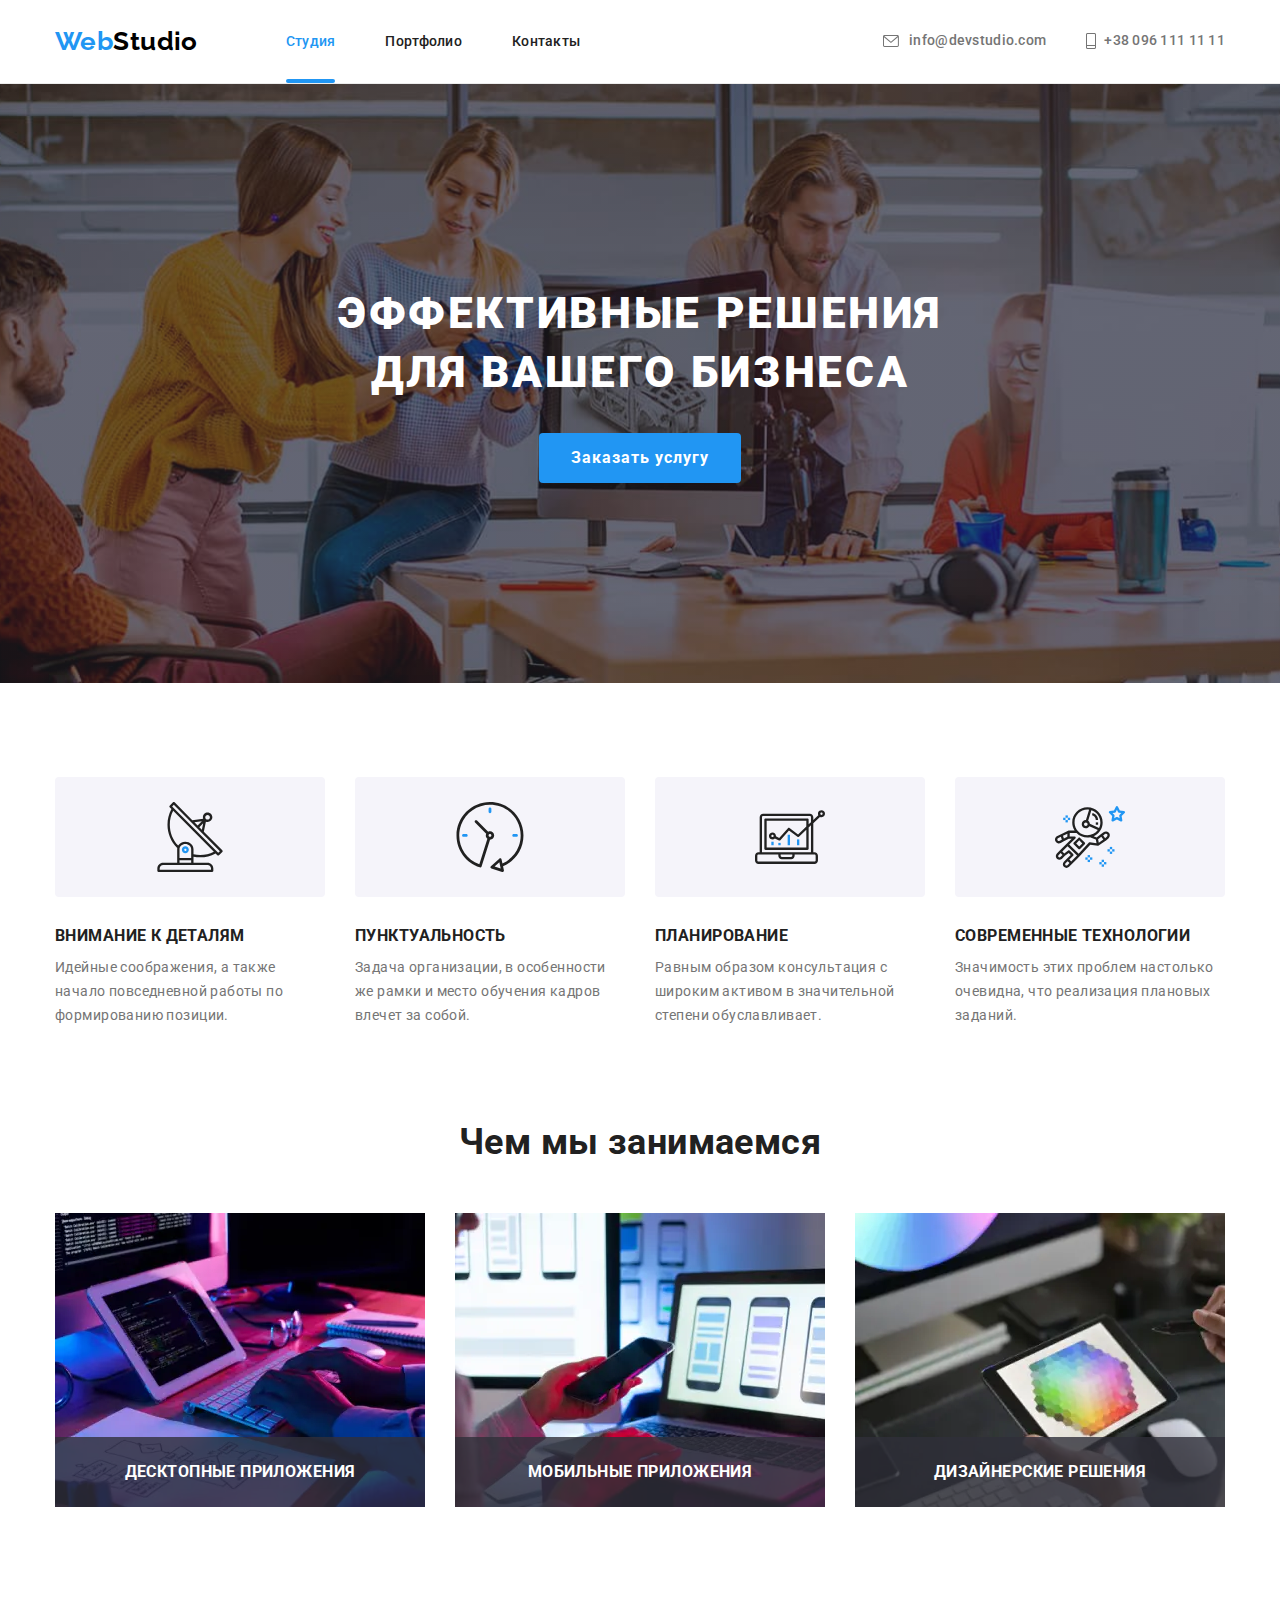
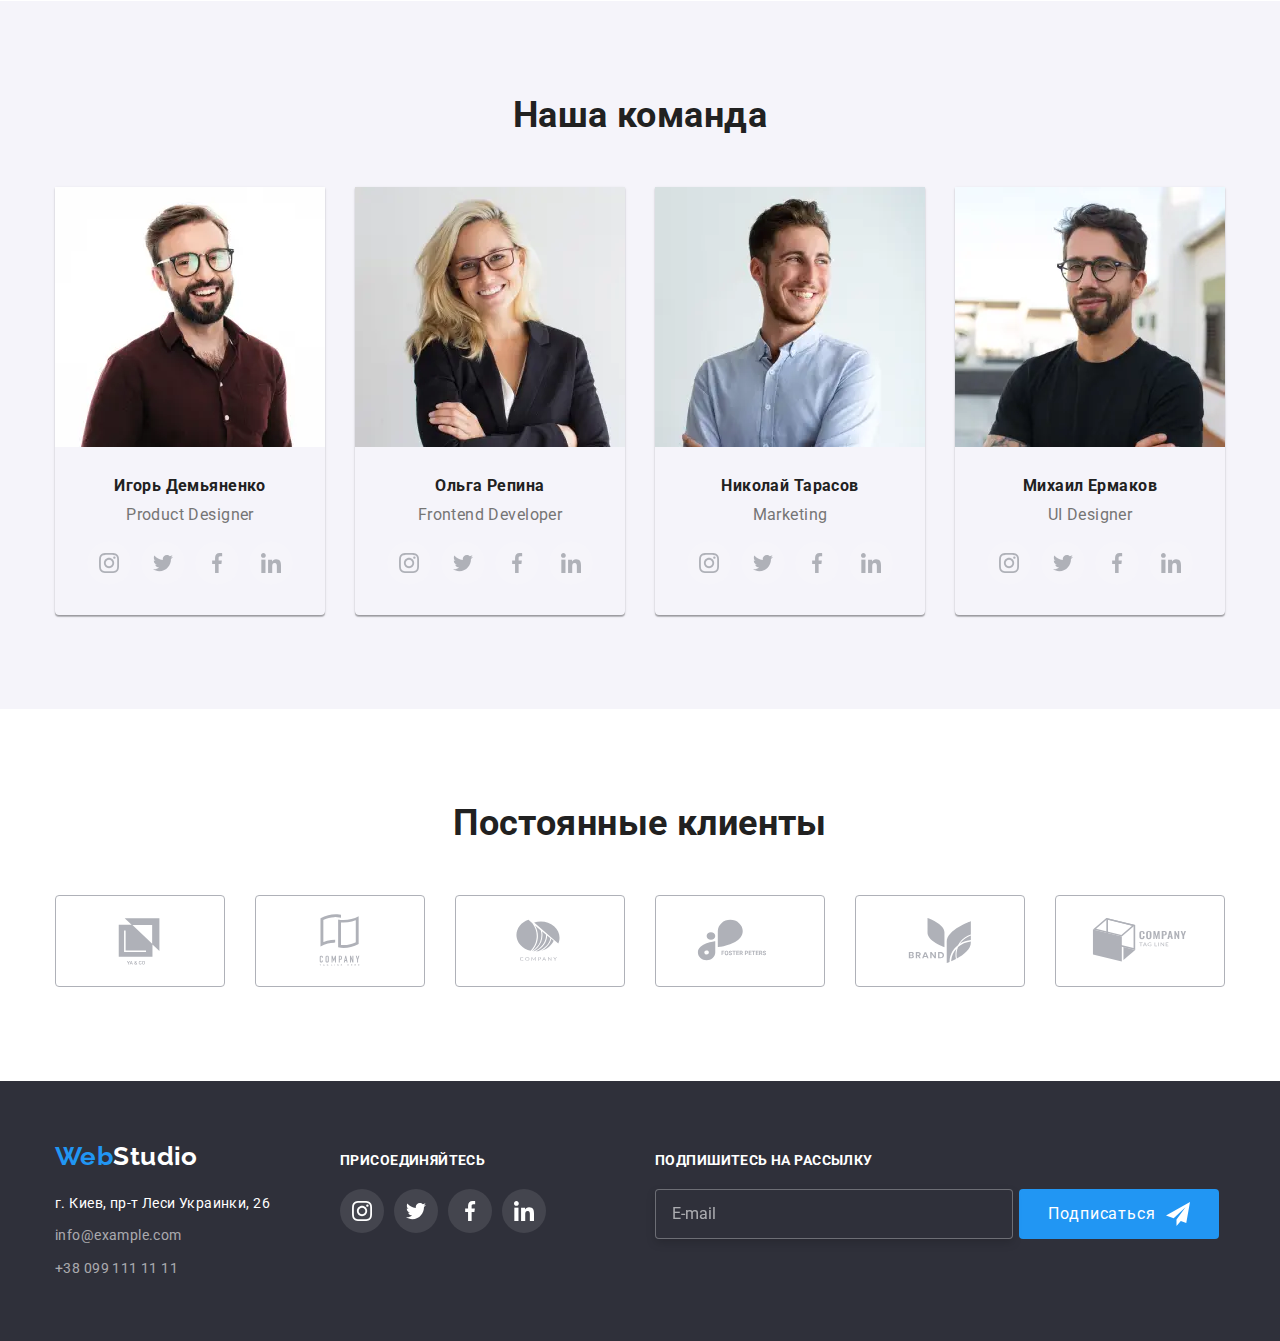
==== commit d86b6563: "добавляет адаптивную верстку на портфолио + модальное окно, переделывает чекбокс через свг" ====
--- a/index.html
+++ b/index.html
@@ -7,137 +7,214 @@
     <meta name="viewport" content="width=device-width, initial-scale=1.0">
     <title>Web studio 2.1</title>
     <link rel="preconnect" href="https://fonts.gstatic.com">
-    <link rel="stylesheet" href="https://cdnjs.cloudflare.com/ajax/libs/modern-normalize/1.0.0/modern-normalize.min.css">
-    <link href="https://fonts.googleapis.com/css2?family=Raleway:wght@700&family=Roboto:wght@400;500;700;900&display=swap"
+    <link rel="stylesheet"
+        href="https://cdnjs.cloudflare.com/ajax/libs/modern-normalize/1.0.0/modern-normalize.min.css">
+    <link
+        href="https://fonts.googleapis.com/css2?family=Raleway:wght@700&family=Roboto:wght@400;500;700;900&display=swap"
         rel="stylesheet">
     <link rel="stylesheet" href="./css/main.min.css">
 </head>
+
 <body>
-        <!--Header-->
-        <!--<header class="header">
-            <div class="container main-nav">
-                <nav class="navigation">
-                    <a class="logo logo_text_black link" href="./index.html" lang="en"><span class="logo-first-word">Web</span>Studio</a>
-                    <ul class="menu header__links-list list">
-                        <li class="menu__item">
-                            <a class="menu__link link current" href="./index.html">Студия</a>
-                        </li>
-                        <li class="menu__item">
-                            <a class="menu__link link" href="./portfolio.html">Портфолио</a>
-                        </li>
-                        <li class="menu__item">
-                            <a class="menu__link link" href="">Контакты</a>
-                        </li>
-                    </ul>
-                </nav>
-                    <ul class="menu header__contacts list">
-                        <li class="menu__item">
-                            <a class="menu__contacts link" href="mailto:info@devstudio.com">
-                                <svg class="menu__mail-icon">
-                                    <use href="./images/sprite.svg#icon-mail"></use>
-                                </svg>info@devstudio.com
-                            </a>
-                        </li>
-                        <li class="menu__item">
-                            <a class="menu__contacts link" href="tel:+380961111111">
-                                <svg class="menu__phone-icon">
-                                    <use href="./images/sprite.svg#icon-phone"></use>
-                                </svg>+38 096 111 11 11
-                            </a>  
-                        </li>
-                    </ul>    
+    <!--Header-->
+    <header class="header">
+        <div class="container main-nav">
+            <nav class="navigation">
+                <a class="logo header__logo logo_text_black link" href="./index.html" lang="en"><span
+                        class="logo-first-word">Web</span>Studio</a>
+                <ul class="menu header__links-list list">
+                    <li class="menu__item">
+                        <a class="menu__link link current" href="./index.html">Студия</a>
+                    </li>
+                    <li class="menu__item">
+                        <a class="menu__link link" href="./portfolio.html">Портфолио</a>
+                    </li>
+                    <li class="menu__item">
+                        <a class="menu__link link" href="">Контакты</a>
+                    </li>
+                </ul>
+            </nav>
+
+            <!--BUrger button-->
+
+            <button type="button" class="header__burger-btn" data-menu-button>
+                <svg class="header__burger-icon">
+                    <use href="./images/sprite.svg#icon-burger"></use>
+                </svg>
+            </button>
+
+            <!--BUrger button end-->
+
+            <ul class="menu header__contacts list">
+                <li class="contacts__item">
+                    <a class="menu__contacts link" href="mailto:info@devstudio.com">
+                        <svg class="menu__mail-icon">
+                            <use href="./images/sprite.svg#icon-mail"></use>
+                        </svg>info@devstudio.com
+                    </a>
+                </li>
+                <li class="contacts__item">
+                    <a class="menu__contacts link" href="tel:+380961111111">
+                        <svg class="menu__phone-icon">
+                            <use href="./images/sprite.svg#icon-phone"></use>
+                        </svg>+38 096 111 11 11
+                    </a>
+                </li>
+            </ul>
+        </div>
+
+        <!--Mobile menu-->
+
+        <div class="mobile-menu" data-menu>
+            <div class="container mobile-menu__container">
+                <button type="button" class="mobile-menu__close-btn" data-close>
+                    <svg class="mobile-menu__close-icn" width="40px" height="40px">
+                        <use href="./images/sprite.svg#close-mobile"></use>
+                    </svg>
+                </button>
+                <ul class="mobile-menu__nav list">
+                    <li class="mobile-menu__item">
+                        <a href="/index.html" class="mobile-menu__link link">Студия</a>
+                    </li>
+                    <li class="mobile-menu__item">
+                        <a href="/portfolio.html" class="mobile-menu__link link">Портфолио</a>
+                    </li>
+                    <li class="mobile-menu__item">
+                        <a href="" class="mobile-menu__link link">Контакты</a>
+                    </li>
+                </ul>
+                <div class="mobile-menu__contacts-container">
+                <ul class="mobile-menu__contacts list">
+                    <li class="mobile-menu__contacts-item">
+                        <a href="tel:+380961111111" class="mobile-menu__tel-link link">+38 096 111 11 11</a>
+                    </li>
+                    <li class="mobile-menu__contacts-item">
+                        <a href="mailto:info@devstudio.com" class="mobile-menu__mail-link link">info@devstudio.com</a>
+                    </li>
+                </ul>
+                <ul class="mobile-menu__socials list">
+                    <li class="socials__item">
+                        <a href="" class="socials__link link">Inastagram</a>
+                    </li>
+                    <li class="socials__item">
+                        <a href="" class="socials__link link">Facebook</a>
+                    </li>
+                    <li class="socials__item">
+                        <a href="" class="socials__link link">Twitter</a>
+                    </li>
+                    <li class="socials__item">
+                        <a href="" class="socials__link link">LinkedIn</a>
+                    </li>
+                </ul>
                 </div>
-        </header> -->
-        <main>
-            <!--Hero section-->
-            <!--<section class="hero">
-                <div class="container">
-                    <h1 class="hero__title">Эффективные решения для вашего бизнеса</h1>
-                    <button class="modal-btn" type="button" data-modal-open>Заказать услугу</button>
-                </div>
-            </section>
-            -->
-            
-            <!--Benefits-->
-            <section class="section">
-                <div class="container">
+            </div>
+        </div>
+
+        <!--Mobile menu end-->
+
+    </header>
+    <main>
+
+        <!--Hero section-->
+
+        <section class="hero">
+            <div class="container">
+                <h1 class="hero__title">Эффективные решения для вашего бизнеса</h1>
+                <button class="modal-btn" type="button" data-modal-open>Заказать услугу</button>
+            </div>
+        </section>
+
+        <!--Benefits-->
+        <section class="section">
+            <div class="container">
                 <h2 class="visually-hidden">Приемущества</h2>
                 <ul class="benefits-list list">
                     <li class="benefits-list__item">
                         <div class="benefits-list__logo">
-                        <svg class="benefits-list__icon">
-                            <use href="./images/sprite.svg#icon-antenna"></use>
-                        </svg>
+                            <svg class="benefits-list__icon">
+                                <use href="./images/sprite.svg#icon-antenna"></use>
+                            </svg>
                         </div>
                         <h3 class="benefits-list__title">Внимание к деталям</h3>
-                        <p class="benefits-list__description">Идейные соображения, а также начало повседневной работы по формированию позиции.</p>
+                        <p class="benefits-list__description">Идейные соображения, а также начало повседневной работы по
+                            формированию позиции.</p>
                     </li>
                     <li class="benefits-list__item">
                         <div class="benefits-list__logo">
-                        <svg class="benefits-list__icon">
-                            <use href="./images/sprite.svg#icon-clock"></use>
-                        </svg>
+                            <svg class="benefits-list__icon">
+                                <use href="./images/sprite.svg#icon-clock"></use>
+                            </svg>
                         </div>
                         <h3 class="benefits-list__title">Пунктуальность</h3>
-                        <p class="benefits-list__description">Задача организации, в особенности же рамки и место обучения кадров влечет за собой.</p>
+                        <p class="benefits-list__description">Задача организации, в особенности же рамки и место
+                            обучения кадров влечет за собой.</p>
                     </li>
                     <li class="benefits-list__item">
                         <div class="benefits-list__logo">
-                        <svg class="benefits-list__icon">
-                            <use href="./images/sprite.svg#icon-diagram"></use>
-                        </svg>
+                            <svg class="benefits-list__icon">
+                                <use href="./images/sprite.svg#icon-diagram"></use>
+                            </svg>
                         </div>
                         <h3 class="benefits-list__title">Планирование</h3>
-                        <p class="benefits-list__description">Равным образом консультация с широким активом в значительной степени обуславливает.</p>
+                        <p class="benefits-list__description">Равным образом консультация с широким активом в
+                            значительной степени обуславливает.</p>
                     </li>
                     <li class="benefits-list__item">
                         <div class="benefits-list__logo">
-                        <svg class="benefits-list__icon">
-                            <use href="./images/sprite.svg#icon-astronaut"></use>
-                        </svg>
+                            <svg class="benefits-list__icon">
+                                <use href="./images/sprite.svg#icon-astronaut"></use>
+                            </svg>
                         </div>
                         <h3 class="benefits-list__title">Современные технологии</h3>
-                        <p class="benefits-list__description">Значимость этих проблем настолько очевидна, что реализация плановых заданий.</p>
-                    </li>
-                </ul>
-                </div>
-            </section>
-            
-            <!--What are we doing-->
-
-            <section class="activities">
-                <div class="container">
+                        <p class="benefits-list__description">Значимость этих проблем настолько очевидна, что реализация
+                            плановых заданий.</p>
+                    </li>
+                </ul>
+            </div>
+        </section>
+
+        <!--What are we doing-->
+
+        <section class="activities">
+            <div class="container">
                 <h2 class="primary-title">Чем мы занимаемся</h2>
                 <ul class="activities-list list">
                     <li class="activities-list__item">
                         <div class="activities-list__thumb">
                             <picture>
-                                <source srcset="/images/activities1-desctop.webp 1x, /images/activities1-desctop@2x.webp 2x" media="(min-width: 1200px)"
-                                    type="image/webp">
-                                <source srcset="/images/activities1-desctop.jpg 1x, /images/activities1-desctop@2x.jpg 2x" media="(min-width: 1200px)">
+                                <source
+                                    srcset="/images/activities1-desctop.webp 1x, /images/activities1-desctop@2x.webp 2x"
+                                    media="(min-width: 1200px)" type="image/webp">
+                                <source
+                                    srcset="/images/activities1-desctop.jpg 1x, /images/activities1-desctop@2x.jpg 2x"
+                                    media="(min-width: 1200px)">
                                 <img src="./images/box1.jpg" alt="десктопные приложения">
                             </picture>
-                        <h3 class="activities-list__title">Десктопные приложения</h3>
+                            <h3 class="activities-list__title">Десктопные приложения</h3>
                         </div>
                     </li>
                     <li class="activities-list__item">
                         <div class="activities-list__thumb">
                             <picture>
-                                <source srcset="/images/activities2-desctop.webp 1x, /images/activities2-desctop@2x.webp 2x"
+                                <source
+                                    srcset="/images/activities2-desctop.webp 1x, /images/activities2-desctop@2x.webp 2x"
                                     media="(min-width: 1200px)" type="image/webp">
-                                <source srcset="/images/activities2-desctop.jpg 1x, /images/activities2-desctop@2x.jpg 2x"
+                                <source
+                                    srcset="/images/activities2-desctop.jpg 1x, /images/activities2-desctop@2x.jpg 2x"
                                     media="(min-width: 1200px)">
                                 <img src="./images/box2.jpg" alt="мобильные приложения">
-                                </picture>
+                            </picture>
                             <h3 class="activities-list__title">Мобильные приложения</h3>
                         </div>
                     </li>
                     <li class=" activities-list__item">
                         <div class="activities-list__thumb">
                             <picture>
-                                <source srcset="/images/activities3-desctop.webp 1x, /images/activities3-desctop@2x.webp 2x"
+                                <source
+                                    srcset="/images/activities3-desctop.webp 1x, /images/activities3-desctop@2x.webp 2x"
                                     media="(min-width: 1200px)" type="image/webp">
-                                <source srcset="/images/activities3-desctop.jpg 1x, /images/activities3-desctop@2x.jpg 2x"
+                                <source
+                                    srcset="/images/activities3-desctop.jpg 1x, /images/activities3-desctop@2x.jpg 2x"
                                     media="(min-width: 1200px)">
                                 <img src="./images/box3.jpg" alt="дизайнерские решения">
                             </picture>
@@ -145,27 +222,33 @@
                         </div>
                     </li>
                 </ul>
-                </div>
-            </section>
-
-            <!--Our team-->
-
-
-            <section class="team section">
-                <div class="container">
+            </div>
+        </section>
+
+        <!--Our team-->
+
+
+        <section class="team section">
+            <div class="container">
                 <h2 class="primary-title">Наша команда</h2>
                 <ul class="team__list cards-list list">
                     <li class="team__item">
                         <picture>
-                            <source srcset="/images/team1-desctop.webp 1x, /images/team1-desctop@2x.webp 2x" media="(min-width: 1200px)" type="image/webp">
-                            <source srcset="/images/team1-desctop.jpg 1x, /images/team1-desctop@2x.jpg 2x" media="(min-width: 1200px)">
-                            <source srcset="/images/team1-tablet.webp 1x, /images/team1-tablet@2x.webp 2x" media="(min-width: 768px)" type="image/webp">
-                            <source srcset="/images/team1-tablet.jpg 1x, /images/team1-tablet@2x.jpg 2x" media="(min-width: 768px)">
-                            <source srcset="/images/team1-mobile.webp 1x, /images/team1-mobile@2x.webp 2x" media="(min-width: 280px)" type="image/webp">
-                            <source srcset="/images/team1-mobile.jpg 1x, /images/team1-mobile@2x.jpg 2x" media="(min-width: 280px)"> 
+                            <source srcset="/images/team1-desctop.webp 1x, /images/team1-desctop@2x.webp 2x"
+                                media="(min-width: 1200px)" type="image/webp">
+                            <source srcset="/images/team1-desctop.jpg 1x, /images/team1-desctop@2x.jpg 2x"
+                                media="(min-width: 1200px)">
+                            <source srcset="/images/team1-tablet.webp 1x, /images/team1-tablet@2x.webp 2x"
+                                media="(min-width: 768px)" type="image/webp">
+                            <source srcset="/images/team1-tablet.jpg 1x, /images/team1-tablet@2x.jpg 2x"
+                                media="(min-width: 768px)">
+                            <source srcset="/images/team1-mobile.webp 1x, /images/team1-mobile@2x.webp 2x"
+                                media="(min-width: 280px)" type="image/webp">
+                            <source srcset="/images/team1-mobile.jpg 1x, /images/team1-mobile@2x.jpg 2x"
+                                media="(min-width: 280px)">
                             <img src="./images/img.jpg" alt="продукт менеджер">
                         </picture>
-                         <div class="team__text">
+                        <div class="team__text">
                             <h3>Игорь Демьяненко</h3>
                             <p lang="en" class="team__img-description">Product Designer</p>
                             <ul class="social-links-list team__social-list list">
@@ -198,243 +281,256 @@
                                     </a>
                                 </li>
                             </ul>
-                         </div>    
+                        </div>
                     </li>
                     <li class="team__item">
                         <picture>
-                                <source srcset="/images/team2-desctop.webp 1x, /images/team2-desctop@2x.webp 2x" media="(min-width: 1200px)"
-                                    type="image/webp">
-                                <source srcset="/images/team2-desctop.jpg 1x, /images/team2-desctop@2x.jpg 2x" media="(min-width: 1200px)">
-                                <source srcset="/images/team2-tablet.webp 1x, /images/team2-tablet@2x.webp 2x" media="(min-width: 768px)"
-                                    type="image/webp">
-                                <source srcset="/images/team2-tablet.jpg 1x, /images/team2-tablet@2x.jpg 2x" media="(min-width: 768px)">
-                                <source srcset="/images/team2-mobile.webp 1x, /images/team2-mobile@2x.webp 2x" media="(min-width: 280px)"
-                                    type="image/webp">
-                                <source srcset="/images/team2-mobile.jpg 1x, /images/team2-mobile@2x.jpg 2x" media="(min-width: 280px)">
-                                <img src="./images/img2.jpg" alt="фронтэнд разрабочтик">
+                            <source srcset="/images/team2-desctop.webp 1x, /images/team2-desctop@2x.webp 2x"
+                                media="(min-width: 1200px)" type="image/webp">
+                            <source srcset="/images/team2-desctop.jpg 1x, /images/team2-desctop@2x.jpg 2x"
+                                media="(min-width: 1200px)">
+                            <source srcset="/images/team2-tablet.webp 1x, /images/team2-tablet@2x.webp 2x"
+                                media="(min-width: 768px)" type="image/webp">
+                            <source srcset="/images/team2-tablet.jpg 1x, /images/team2-tablet@2x.jpg 2x"
+                                media="(min-width: 768px)">
+                            <source srcset="/images/team2-mobile.webp 1x, /images/team2-mobile@2x.webp 2x"
+                                media="(min-width: 280px)" type="image/webp">
+                            <source srcset="/images/team2-mobile.jpg 1x, /images/team2-mobile@2x.jpg 2x"
+                                media="(min-width: 280px)">
+                            <img src="./images/img2.jpg" alt="фронтэнд разрабочтик">
                         </picture>
-                            <div class="team__text">
-                                <h3>Ольга Репина</h3>
-                                <p lang="en" class="team__img-description">Frontend Developer</p>
-                                <ul class="social-links-list team__social-list list">
-                                    <li class="social__item">
-                                        <a href="" class="social-link link">
-                                            <svg class="social-link__logo team-socials">
-                                                <use href="./images/sprite.svg#icon-instagram"></use>
-                                            </svg>
-                                        </a>
-                                    </li>
-                                    <li class="social__item">
-                                        <a href="" class="social-link link">
-                                            <svg class="social-link__logo team-socials">
-                                                <use href="./images/sprite.svg#icon-twitter"></use>
-                                            </svg>
-                                        </a>
-                                    </li>
-                                    <li class="social__item">
-                                        <a href="" class="social-link link">
-                                            <svg class="social-link__logo team-socials">
-                                                <use href="./images/sprite.svg#icon-facebook"></use>
-                                            </svg>
-                                        </a>
-                                    </li>
-                                    <li class="social__item">
-                                        <a href="" class="social-link link">
-                                            <svg class="social-link__logo team-socials">
-                                                <use href="./images/sprite.svg#icon-linkedin"></use>
-                                            </svg>
-                                        </a>
-                                    </li>
-                                </ul>
-                           </div>
+                        <div class="team__text">
+                            <h3>Ольга Репина</h3>
+                            <p lang="en" class="team__img-description">Frontend Developer</p>
+                            <ul class="social-links-list team__social-list list">
+                                <li class="social__item">
+                                    <a href="" class="social-link link">
+                                        <svg class="social-link__logo team-socials">
+                                            <use href="./images/sprite.svg#icon-instagram"></use>
+                                        </svg>
+                                    </a>
+                                </li>
+                                <li class="social__item">
+                                    <a href="" class="social-link link">
+                                        <svg class="social-link__logo team-socials">
+                                            <use href="./images/sprite.svg#icon-twitter"></use>
+                                        </svg>
+                                    </a>
+                                </li>
+                                <li class="social__item">
+                                    <a href="" class="social-link link">
+                                        <svg class="social-link__logo team-socials">
+                                            <use href="./images/sprite.svg#icon-facebook"></use>
+                                        </svg>
+                                    </a>
+                                </li>
+                                <li class="social__item">
+                                    <a href="" class="social-link link">
+                                        <svg class="social-link__logo team-socials">
+                                            <use href="./images/sprite.svg#icon-linkedin"></use>
+                                        </svg>
+                                    </a>
+                                </li>
+                            </ul>
+                        </div>
                     </li>
                     <li class="team__item">
                         <picture>
-                            <source srcset="/images/team3-desctop.webp 1x, /images/team3-desctop@2x.webp 2x" media="(min-width: 1200px)"
-                                type="image/webp">
-                            <source srcset="/images/team3-desctop.jpg 1x, /images/team3-desctop@2x.jpg 2x" media="(min-width: 1200px)">
-                            <source srcset="/images/team3-tablet.webp 1x, /images/team3-tablet@2x.webp 2x" media="(min-width: 768px)"
-                                type="image/webp">
-                            <source srcset="/images/team3-tablet.jpg 1x, /images/team3-tablet@2x.jpg 2x" media="(min-width: 768px)">
-                            <source srcset="/images/team3-mobile.webp 1x, /images/team3-mobile@2x.webp 2x" media="(min-width: 280px)"
-                                type="image/webp">
-                            <source srcset="/images/team3-mobile.jpg 1x, /images/team3-mobile@2x.jpg 2x" media="(min-width: 280px)">
-                             <img src="./images/img3.jpg" alt="маркетолог">
-                             </picture>
-                            <div class="team__text">
-                                <h3>Николай Тарасов</h3>
-                                <p lang="en" class="team__img-description">Marketing</p>
-                                <ul class="social-links-list team__social-list list">
-                                    <li class="social__item">
-                                        <a href="" class="social-link link">
-                                            <svg class="social-link__logo team-socials">
-                                                <use href="./images/sprite.svg#icon-instagram"></use>
-                                            </svg>
-                                        </a>
-                                    </li>
-                                    <li class="social__item">
-                                        <a href="" class="social-link link">
-                                            <svg class="social-link__logo team-socials">
-                                                <use href="./images/sprite.svg#icon-twitter"></use>
-                                            </svg>
-                                        </a>
-                                    </li>
-                                    <li class="social__item">
-                                        <a href="" class="social-link link">
-                                            <svg class="social-link__logo team-socials">
-                                                <use href="./images/sprite.svg#icon-facebook"></use>
-                                            </svg>
-                                        </a>
-                                    </li>
-                                    <li class="social__item">
-                                        <a href="" class="social-link link">
-                                            <svg class="social-link__logo team-socials">
-                                                <use href="./images/sprite.svg#icon-linkedin"></use>
-                                            </svg>
-                                        </a>
-                                    </li>
-                                </ul>
-                           </div>
+                            <source srcset="/images/team3-desctop.webp 1x, /images/team3-desctop@2x.webp 2x"
+                                media="(min-width: 1200px)" type="image/webp">
+                            <source srcset="/images/team3-desctop.jpg 1x, /images/team3-desctop@2x.jpg 2x"
+                                media="(min-width: 1200px)">
+                            <source srcset="/images/team3-tablet.webp 1x, /images/team3-tablet@2x.webp 2x"
+                                media="(min-width: 768px)" type="image/webp">
+                            <source srcset="/images/team3-tablet.jpg 1x, /images/team3-tablet@2x.jpg 2x"
+                                media="(min-width: 768px)">
+                            <source srcset="/images/team3-mobile.webp 1x, /images/team3-mobile@2x.webp 2x"
+                                media="(min-width: 280px)" type="image/webp">
+                            <source srcset="/images/team3-mobile.jpg 1x, /images/team3-mobile@2x.jpg 2x"
+                                media="(min-width: 280px)">
+                            <img src="./images/img3.jpg" alt="маркетолог">
+                        </picture>
+                        <div class="team__text">
+                            <h3>Николай Тарасов</h3>
+                            <p lang="en" class="team__img-description">Marketing</p>
+                            <ul class="social-links-list team__social-list list">
+                                <li class="social__item">
+                                    <a href="" class="social-link link">
+                                        <svg class="social-link__logo team-socials">
+                                            <use href="./images/sprite.svg#icon-instagram"></use>
+                                        </svg>
+                                    </a>
+                                </li>
+                                <li class="social__item">
+                                    <a href="" class="social-link link">
+                                        <svg class="social-link__logo team-socials">
+                                            <use href="./images/sprite.svg#icon-twitter"></use>
+                                        </svg>
+                                    </a>
+                                </li>
+                                <li class="social__item">
+                                    <a href="" class="social-link link">
+                                        <svg class="social-link__logo team-socials">
+                                            <use href="./images/sprite.svg#icon-facebook"></use>
+                                        </svg>
+                                    </a>
+                                </li>
+                                <li class="social__item">
+                                    <a href="" class="social-link link">
+                                        <svg class="social-link__logo team-socials">
+                                            <use href="./images/sprite.svg#icon-linkedin"></use>
+                                        </svg>
+                                    </a>
+                                </li>
+                            </ul>
+                        </div>
                     </li>
                     <li class="team__item">
                         <picture>
-                            <source srcset="/images/team4-desctop.webp 1x, /images/team4-desctop@2x.webp 2x" media="(min-width: 1200px)"
-                                type="image/webp">
-                            <source srcset="/images/team4-desctop.jpg 1x, /images/team4-desctop@2x.jpg 2x" media="(min-width: 1200px)">
-                            <source srcset="/images/team4-tablet.webp 1x, /images/team4-tablet@2x.webp 2x" media="(min-width: 768px)"
-                                type="image/webp">
-                            <source srcset="/images/team4-tablet.jpg 1x, /images/team4-tablet@2x.jpg 2x" media="(min-width: 768px)">
-                            <source srcset="/images/team4-mobile.webp 1x, /images/team4-mobile@2x.webp 2x" media="(min-width: 280px)"
-                                type="image/webp">
-                            <source srcset="/images/team4-mobile.jpg 1x, /images/team4-mobile@2x.jpg 2x" media="(min-width: 280px)">
+                            <source srcset="/images/team4-desctop.webp 1x, /images/team4-desctop@2x.webp 2x"
+                                media="(min-width: 1200px)" type="image/webp">
+                            <source srcset="/images/team4-desctop.jpg 1x, /images/team4-desctop@2x.jpg 2x"
+                                media="(min-width: 1200px)">
+                            <source srcset="/images/team4-tablet.webp 1x, /images/team4-tablet@2x.webp 2x"
+                                media="(min-width: 768px)" type="image/webp">
+                            <source srcset="/images/team4-tablet.jpg 1x, /images/team4-tablet@2x.jpg 2x"
+                                media="(min-width: 768px)">
+                            <source srcset="/images/team4-mobile.webp 1x, /images/team4-mobile@2x.webp 2x"
+                                media="(min-width: 280px)" type="image/webp">
+                            <source srcset="/images/team4-mobile.jpg 1x, /images/team4-mobile@2x.jpg 2x"
+                                media="(min-width: 280px)">
                             <img src="./images/img4.jpg" alt="дизайнер">
                         </picture>
-                            <div class="team__text">
-                                <h3>Михаил Ермаков</h3>
-                                <p lang="en" class="team__img-description">UI Designer</p>
-                                <ul class="social-links-list team__social-list list">
-                                    <li class="social__item">
-                                        <a href="" class="social-link link">
-                                            <svg class="social-link__logo team-socials">
-                                                <use href="./images/sprite.svg#icon-instagram"></use>
-                                            </svg>
-                                        </a>
-                                    </li>
-                                    <li class="social__item">
-                                        <a href="" class="social-link link">
-                                            <svg class="social-link__logo team-socials">
-                                                <use href="./images/sprite.svg#icon-twitter"></use>
-                                            </svg>
-                                        </a>
-                                    </li>
-                                    <li class="social__item">
-                                        <a href="" class="social-link link">
-                                            <svg class="social-link__logo team-socials">
-                                                <use href="./images/sprite.svg#icon-facebook"></use>
-                                            </svg>
-                                        </a>
-                                    </li>
-                                    <li class="social__item">
-                                        <a href="" class="social-link link">
-                                            <svg class="social-link__logo team-socials">
-                                                <use href="./images/sprite.svg#icon-linkedin"></use>
-                                            </svg>
-                                        </a>
-                                    </li>
-                                </ul>
-                            </div> 
-                    </li>
-                </ul>
-                </div>
-            </section>
-            <section class="clients section">
-                <div class="container">
-                    <h2 class="primary-title">Постоянные клиенты</h2>
-                    <ul class="clients-list list">
-                        <li class="clients-list__item">
-                            <a class="clients-link link" href="">
+                        <div class="team__text">
+                            <h3>Михаил Ермаков</h3>
+                            <p lang="en" class="team__img-description">UI Designer</p>
+                            <ul class="social-links-list team__social-list list">
+                                <li class="social__item">
+                                    <a href="" class="social-link link">
+                                        <svg class="social-link__logo team-socials">
+                                            <use href="./images/sprite.svg#icon-instagram"></use>
+                                        </svg>
+                                    </a>
+                                </li>
+                                <li class="social__item">
+                                    <a href="" class="social-link link">
+                                        <svg class="social-link__logo team-socials">
+                                            <use href="./images/sprite.svg#icon-twitter"></use>
+                                        </svg>
+                                    </a>
+                                </li>
+                                <li class="social__item">
+                                    <a href="" class="social-link link">
+                                        <svg class="social-link__logo team-socials">
+                                            <use href="./images/sprite.svg#icon-facebook"></use>
+                                        </svg>
+                                    </a>
+                                </li>
+                                <li class="social__item">
+                                    <a href="" class="social-link link">
+                                        <svg class="social-link__logo team-socials">
+                                            <use href="./images/sprite.svg#icon-linkedin"></use>
+                                        </svg>
+                                    </a>
+                                </li>
+                            </ul>
+                        </div>
+                    </li>
+                </ul>
+            </div>
+        </section>
+        <section class="clients section">
+            <div class="container">
+                <h2 class="primary-title">Постоянные клиенты</h2>
+                <ul class="clients-list list">
+                    <li class="clients-list__item">
+                        <a class="clients-link link" href="">
                             <svg class="clients-link__icon">
                                 <use href="./images/sprite.svg#icon-logo"></use>
                             </svg>
-                            </a>
-                        </li>
-                        <li class="clients-list__item">
-                            <a class="clients-link link" href="">
+                        </a>
+                    </li>
+                    <li class="clients-list__item">
+                        <a class="clients-link link" href="">
                             <svg class="clients-link__icon">
                                 <use href="./images/sprite.svg#icon-logo1"></use>
                             </svg>
-                            </a>
-                        </li>
-                        <li class="clients-list__item">
-                            <a class="clients-link link" href="">
+                        </a>
+                    </li>
+                    <li class="clients-list__item">
+                        <a class="clients-link link" href="">
                             <svg class="clients-link__icon">
                                 <use href="./images/sprite.svg#icon-logo2"></use>
                             </svg>
-                            </a>
-                        </li>
-                        <li class="clients-list__item">
-                            <a class="clients-link link" href="">
+                        </a>
+                    </li>
+                    <li class="clients-list__item">
+                        <a class="clients-link link" href="">
                             <svg class="clients-link__icon">
                                 <use href="./images/sprite.svg#icon-logo3"></use>
                             </svg>
-                            </a>
-                        </li>
-                        <li class="clients-list__item">
-                            <a class="clients-link link" href="">
+                        </a>
+                    </li>
+                    <li class="clients-list__item">
+                        <a class="clients-link link" href="">
                             <svg class="clients-link__icon">
                                 <use href="./images/sprite.svg#icon-logo4"></use>
                             </svg>
-                            </a>
-                        </li>
-                        <li class="clients-list__item">
-                            <a class="clients-link link" href="">
+                        </a>
+                    </li>
+                    <li class="clients-list__item">
+                        <a class="clients-link link" href="">
                             <svg class="clients-link__icon">
                                 <use href="./images/sprite.svg#icon-logo5"></use>
                             </svg>
-                            </a>
-                        </li>
-                    </ul>
-                </div>
-            </section>
-        </main>
-        <!--Footer-->
-        <footer class="footer-section">
-            <div class="container footer-info">
-                <div class="adress-section">
-                <a class="logo logo_text_white link" href="" lang="en"><span class="logo-first-word">Web</span>Studio</a>
+                        </a>
+                    </li>
+                </ul>
+            </div>
+        </section>
+    </main>
+    <!--Footer-->
+    <footer class="footer-section">
+        <div class="container footer-info">
+            <div class="adress-section">
+                <a class="logo logo_text_white link" href="" lang="en"><span
+                        class="logo-first-word">Web</span>Studio</a>
                 <address class="btm-adress">
                     <ul class="adress-list list">
                         <li class="adress-list__item">
-                            <a class="adress-list__link adress-list__link_text_white link" href="https://goo.gl/maps/AmAYkSaGQBM4U7Ya8" target="_blank"
+                            <a class="adress-list__link adress-list__link_text_white link"
+                                href="https://goo.gl/maps/AmAYkSaGQBM4U7Ya8" target="_blank"
                                 rel="noopener no referrer">г. Киев, пр-т Леси
                                 Украинки, 26</a>
                         </li>
                         <li class="adress-list__item">
-                            <a class="adress-list__link adress-list__link_text_grey link" href="mailto:info@example.com">info@example.com</a>
+                            <a class="adress-list__link adress-list__link_text_grey link"
+                                href="mailto:info@example.com">info@example.com</a>
                         </li>
                         <li class="adress-list__item">
-                            <a class="adress-list__link adress-list__link_text_grey link" href="tel:+380991111111">+38 099 111 11 11</a>
+                            <a class="adress-list__link adress-list__link_text_grey link" href="tel:+380991111111">+38
+                                099 111 11 11</a>
                         </li>
                     </ul>
                 </address>
-                </div>
-                <div class="footer__social">
+            </div>
+            <div class="footer__social">
                 <section class="social-list">
                     <h2 class="social-links-title">Присоединяйтесь</h2>
                     <ul class="footer__social-list social-links-list list">
                         <li class="social__item">
-                        <a href="" class="social-link link">
-                            <svg class="social-link__logo footer-socials">
-                                <use href="./images/sprite.svg#icon-instagram"></use>
-                            </svg>
-                        </a>
+                            <a href="" class="social-link link">
+                                <svg class="social-link__logo footer-socials">
+                                    <use href="./images/sprite.svg#icon-instagram"></use>
+                                </svg>
+                            </a>
                         </li>
                         <li class="social__item">
-                        <a href="" class="social-link link">
-                            <svg class="social-link__logo footer-socials">
-                                <use href="./images/sprite.svg#icon-twitter"></use>
-                            </svg>
-                        </a>
+                            <a href="" class="social-link link">
+                                <svg class="social-link__logo footer-socials">
+                                    <use href="./images/sprite.svg#icon-twitter"></use>
+                                </svg>
+                            </a>
                         </li>
                         <li class="social__item">
                             <a href="" class="social-link link">
@@ -445,25 +541,26 @@
                         </li>
                         <li class="social__item">
                             <a href="" class="social-link link">
-                            <svg class="social-link__logo footer-socials">
-                                <use href="./images/sprite.svg#icon-linkedin"></use>
-                            </svg>
+                                <svg class="social-link__logo footer-socials">
+                                    <use href="./images/sprite.svg#icon-linkedin"></use>
+                                </svg>
                             </a>
                         </li>
                     </ul>
                 </section>
             </div>
             <form class="footer__subscription subscription-form">
-                <h2 class="social-links-title">Подпишитесь на рассылку</h2> 
+                <h2 class="social-links-title">Подпишитесь на рассылку</h2>
                 <div class="subscription-field">
-                <label>
-                    <input name="user-subscription-mail" class="subscription-mail" type="email" placeholder="E-mail" required>
-                </label>
-                <button type="submit" class="subscription-btn">Подписаться
-                    <svg class="telegram-logo">
-                        <use href="./images/sprite.svg#icon-send"></use>
-                    </svg>
-                </button>
+                    <label>
+                        <input name="user-subscription-mail" class="subscription-mail" type="email" placeholder="E-mail"
+                            required>
+                    </label>
+                    <button type="submit" class="subscription-btn">Подписаться
+                        <svg class="telegram-logo">
+                            <use href="./images/sprite.svg#icon-send"></use>
+                        </svg>
+                    </button>
                 </div>
             </form>
         </div>
@@ -477,7 +574,7 @@
                 <form action="#" class="modal-form">
                     <p class="modal-form-head">Оставьте свои данные, мы вам перезвоним</p>
                     <label class="modal-form-field">
-                        Имя 
+                        Имя
                         <span class="modal-form-input-wrapper">
                             <input name="user-name" type="text" class="modal-form-input" minlength="2" required>
                             <svg class="modal-form-icon">
@@ -488,9 +585,10 @@
                     <label class="modal-form-field">
                         Телефон
                         <span class="modal-form-input-wrapper">
-                            <input name="user-phone" type="tel" class="modal-form-input" pattern="[0-9]{3}-[0-9]{3}-[0-9]{2}-[0-9]{2}" title="099-999-99-99" required>
+                            <input name="user-phone" type="tel" class="modal-form-input"
+                                pattern="[0-9]{3}-[0-9]{3}-[0-9]{2}-[0-9]{2}" title="099-999-99-99" required>
                             <svg class="modal-form-icon">
-                            <use href="./images/sprite.svg#icon-tel"></use>
+                                <use href="./images/sprite.svg#icon-tel"></use>
                             </svg>
                         </span>
                     </label>
@@ -505,17 +603,23 @@
                     </label>
                     <label class="modal-form-field">
                         Комментарий
-                        <textarea name="user-cooments" class="modal-form-comments" placeholder="Введите текст"></textarea>
+                        <textarea name="user-cooments" class="modal-form-comments"
+                            placeholder="Введите текст"></textarea>
                     </label>
-                    
-                    <input name="user-policy" type="checkbox" class="modal-form-checkbox visually-hidden" id="checkbox-policy" required>
-                    <label for="checkbox-policy" class="modal-form-checkbox-policy"> Соглашаюсь с рассылкой и принимаю &#160; <a href="" class="modal-form-policy-link">Условия договора</a></label>
-            
+                    <label class="modal-form-checkbox-policy">
+                        <input name="user-policy" type="checkbox" class="modal-form-checkbox visually-hidden" id="checkbox-policy" required>
+                        <svg class="checkbox-icon">
+                            <use href="./images/sprite.svg#icon-vector"></use>
+                        </svg>
+                        Соглашаюсь с рассылкой и
+                        принимаю&#160; <a href="" class="modal-form-policy-link">Условия договора</a></label>
+
                     <button type="submit" class="modal-form-btn">Отправить</button>
-                    
+
                 </form>
             </div>
         </div>
-    </footer> 
+    </footer>
+    <script src="menu.js"></script>
     <script src="modal.js"></script>
 </body>--- a/css/main.min.css
+++ b/css/main.min.css
@@ -1,2 +1,2 @@
-:root{--accent-color: #2196f3;--main-color: #212121;--primary-color: #ffffff;--description-text-color: #757575;--hero-bg-clr: #c4c4c4;--hero-title-background-color: #2f303a;--hero-gradient-clr: rgba(47, 48, 58, 0.4), rgba(47, 48, 58, 0.4);--sections-background-color: #f5f4fa;--logo-link-clr: #000000;--social-link-bg: rgba(255, 255, 255, 0.1);--footer-text-clr: rgba(255, 255, 255, 0.6);--mdl-btn-clr-hvr: #188ce8;--brdr-clr: #eeeeee;--header-brdr-clr: #ececec;--logo-clr: #afb1b8}.visually-hidden{position:absolute !important;clip:rect(1px 1px 1px 1px);clip:rect(1px, 1px, 1px, 1px);padding:0 !important;border:0 !important;height:1px !important;width:1px !important;overflow:hidden}h1,h2,h3,h4,h5,h6,p{margin-top:0;margin-bottom:0}ul,ol{margin-top:0;margin-bottom:0;padding-left:0}img{display:block;width:100%}body{font-family:"Roboto", sans-serif;font-size:14px;color:var(--main-color);letter-spacing:0.03em;background-color:var(--primary-color)}.list{list-style:none}.link{text-decoration:none}.container{padding-left:15px;padding-right:15px}@media screen and (min-width: 480px){.container{width:480px;margin:0 auto}}@media screen and (min-width: 768px){.container{width:768px}}@media screen and (min-width: 1200px){.container{width:1200px;margin:0 auto;padding-right:15px;padding-left:15px}}.section{padding-top:60px;padding-bottom:60px}@media screen and (min-width: 1200px){.section{padding-top:94px;padding-bottom:94px}}.social-links-list{display:flex;justify-content:center}.social-link__logo{width:20px;height:20px;transition:fill 250ms cubic-bezier(0.4, 0, 0.2, 1)}.social-link:hover .social-link__logo,.social-link:focus .social-link__logo{fill:var(--primary-color)}.logo{font-family:"Raleway";font-style:normal;font-weight:bold;font-size:24px;line-height:1.16}.logo_text_white{color:var(--primary-color)}.logo_text_black{color:var(--logo-link-clr)}.logo-first-word{color:var(--accent-color)}@media screen and (min-width: 1200px){.logo{font-family:"Raleway", sans-serif;font-weight:bold;font-size:26px;line-height:1.19}}.team__img-description{margin-top:10px;font-size:16px;line-height:1.18;color:var(--description-text-color)}.primary-title{margin-bottom:30px;font-size:28px;line-height:1.17;text-align:center;color:var(--main-color)}@media screen and (min-width: 1200px){.primary-title{margin-bottom:50px;font-size:36px;line-height:1.16}}.backdrop{position:fixed;top:0;left:0;width:100%;height:100%;background-color:rgba(0,0,0,0.2)}.backdrop.is-hidden{opacity:0;pointer-events:none;visibility:hidden}.modal{position:absolute;top:50%;left:50%;transform:translate(-50%, -50%) scale(1);width:528px;height:581px;padding:40px;border-radius:4px;background-color:var(--primary-color);transition:transform 250ms cubic-bezier(0.4, 0, 0.2, 1)}.backdrop.is-hidden .modal{transform:translate(-50%, -50%) scale(0.7)}.close-button{position:absolute;top:8px;right:8px;display:flex;justify-content:center;align-items:center;width:30px;height:30px;border-radius:50%;background-color:var(--primary-color);border:1px solid rgba(0,0,0,0.1);cursor:pointer}.icon-close{width:18px;height:18px}.close-button:hover .icon-close,.close-button:focus .icon-close{fill:var(--accent-color)}.modal-form{display:flex;flex-direction:column}.modal-form-head{font-weight:bold;font-size:20px;line-height:1.15;text-align:center;color:var(--main-color);margin-bottom:12px}.modal-form-field{margin-bottom:10px;font-size:12px;line-height:1.16;letter-spacing:0.01em;color:var(--description-text-color)}.modal-form-input-wrapper{margin-top:4px;position:relative;display:block}.modal-form-input{width:100%;height:40px;border:1px solid rgba(33,33,33,0.2);border-radius:4px;padding-left:42px;transition:fill 250ms cubic-bezier(0.4, 0, 0.2, 1)}.modal-form-input:focus{outline:none;border-color:var(--accent-color)}.modal-form-icon{position:absolute;top:50%;left:12px;transform:translateY(-50%);width:18px;height:18px}.modal-form-input:focus+.modal-form-icon{fill:var(--accent-color)}.modal-form-comments{margin-top:4px;width:100%;height:120px;resize:none;border:1px solid rgba(33,33,33,0.2);border-radius:4px;padding:12px 16px;transition:border-color 250ms cubic-bezier(0.4, 0, 0.2, 1)}.modal-form-comments:focus{outline:none;border-color:var(--accent-color)}.modal-form-comments::placeholder{line-height:1.14;letter-spacing:0.01em;color:rgba(117,117,117,0.5)}.modal-form-checkbox-policy{display:flex;justify-content:center;align-items:center;line-height:1.71;color:var(--description-text-color)}.modal-form-checkbox-policy::before{display:inline-block;width:16px;height:15px;content:"";margin-right:7px;cursor:pointer;background-image:url(../images/border.svg);background-size:contain;background-position:center;background-repeat:no-repeat;transition:outline 250ms cubic-bezier(0.4, 0, 0.2, 1)}.modal-form-checkbox:focus+.modal-form-checkbox-policy::before{background-image:url(../images/focus.svg)}.modal-form-checkbox:checked+.modal-form-checkbox-policy::before{background-image:url(../images/icon-check1.svg)}.modal-form-policy-link{color:var(--accent-color)}.modal-form-btn{width:200px;height:50px;margin:30px auto 0 auto;border:none;border-radius:4px;font-weight:bold;font-size:16px;line-height:1.87;letter-spacing:0.06em;color:var(--primary-color);background-color:var(--accent-color);box-shadow:0px 4px 4px rgba(0,0,0,0.15);cursor:pointer;transition:background-color 250ms cubic-bezier(0.4, 0, 0.2, 1)}.modal-form-btn:hover,.modal-form-btn:focus{background-color:var(--mdl-btn-clr-hvr)}.header{display:flex;border-bottom:1px solid var(--header-brdr-clr)}.navigation{display:flex;align-items:center}.menu{display:flex}.header__links-list{margin-left:93px}.menu__item{display:flex;align-items:center}.menu__item:not(:last-child){margin-right:40px;align-items:center}.menu__link{padding:32px 0;position:relative;display:block;font-weight:500;line-height:1.33;letter-spacing:0.02em;color:var(--main-color);transition:color 250ms,background-color 250ms cubic-bezier(0.4, 0, 0.2, 1)}.menu__link .current,.menu__link:hover,.menu__link:focus{color:var(--accent-color)}.current::after{content:"";position:absolute;bottom:0;left:0;display:block;width:100%;height:4px;background-color:var(--accent-color);border-radius:2px}.header__contacts{margin-left:auto}.main-nav{display:flex}.menu__contacts{display:flex;align-items:center;padding:32px 0;font-weight:500;line-height:1.14;letter-spacing:0.02em;color:var(--description-text-color);transition:color 250ms cubic-bezier(0.4, 0, 0.2, 1)}.menu__contacts:hover,.menu__contacts:focus{color:var(--accent-color)}.menu__phone-icon{width:10px;height:16px;margin-right:10px;fill:var(--description-text-color);transition:fill 250ms cubic-bezier(0.4, 0, 0.2, 1)}.menu__contacts:hover .menu__phone-icon,.menu__contacts:focus .menu__phone-icon{fill:var(--accent-color)}.menu__mail-icon{width:16px;height:12px;margin-right:10px;fill:var(--description-text-color);transition:fill 250ms cubic-bezier(0.4, 0, 0.2, 1)}.menu__contacts:hover .menu__mail-icon,.menu__contacts:focus .menu__mail-icon{fill:var(--accent-color)}.hero{text-align:center;padding:200px 0;background-color:var(--hero-bg-clr);background-image:linear-gradient(var(--hero-gradient-clr)),url("../images/bg.jpg");background-size:cover;max-width:1600px;background-position:center;background-repeat:no-repeat}.hero__title{display:block;margin-left:auto;margin-right:auto;margin-bottom:30px;width:696px;font-weight:900;font-size:44px;line-height:1.36;text-align:center;letter-spacing:0.06em;text-transform:uppercase;color:var(--primary-color)}.modal-btn{padding:10px 32px;font-weight:bold;font-size:16px;line-height:1.87;letter-spacing:0.06em;color:var(--primary-color);background-color:var(--accent-color);cursor:pointer;border:none;border-radius:4px;transition:background-color 250ms,color 250ms cubic-bezier(0.4, 0, 0.2, 1)}.modal-btn:hover,.modal-btn:focus{background-color:var(--mdl-btn-clr-hvr);color:var(--primary-color)}.benefits-list__item{margin-bottom:30px}.benefits-list__item:last-child{margin-bottom:0px}.benefits-list__logo{display:flex;height:120px;justify-content:center;align-items:center;margin-bottom:30px;border-radius:4px;background-color:var(--sections-background-color)}.benefits-list__icon{width:70px;height:70px}.benefits-list__title{text-align:center;line-height:1.14;text-transform:uppercase}.benefits-list__description{margin-top:10px;line-height:1.71;color:var(--description-text-color)}@media screen and (min-width: 768px){.benefits-list__logo{width:354px}.benefits-list__title{text-align:start}.benefits-list{display:flex;flex-wrap:wrap}.benefits-list__item{width:calc((100% - 30px) / 2);margin-right:30px}.benefits-list__item:nth-child(2n){margin-right:0px}.benefits-list__item:nth-child(n+3){margin-bottom:0px}}@media screen and (min-width: 1200px){.benefits-list__logo{width:270px}.benefits-list__item{width:calc((100% - 90px) / 4);margin-bottom:0px}.benefits-list__item:nth-child(2n){margin-right:30px}.benefits-list__item:nth-child(4n){margin-right:0px}}.activities{padding-bottom:94px}.activities-list{display:flex;flex-wrap:nowrap}.activities-list__item{flex-basis:calc((100% - 60px) / 3)}.activities-list__item:not(:last-child){margin-right:30px}.activities-list__thumb{position:relative}.activities-list__title{display:flex;justify-content:center;align-items:center;line-height:1.14;text-transform:uppercase;width:370px;height:70px;position:absolute;bottom:0;background:rgba(47,48,58,0.8);color:var(--primary-color)}@media screen and (max-width: 1200px){.activities{display:none}}.team{background-color:var(--sections-background-color)}.team__text{padding-top:30px;padding-bottom:24px;text-align:center}.team__social-list{margin-top:16px}.team-socials{fill:var(--logo-clr)}.team__item{box-shadow:0px 1px 3px rgba(0,0,0,0.12),0px 1px 1px rgba(0,0,0,0.14),0px 2px 1px rgba(0,0,0,0.2);border-radius:0px 0px 4px 4px}@media screen and (max-width: 767px){.team__item:not(:last-child){margin-bottom:30px}}@media screen and (min-width: 768px){.team__list{display:flex;flex-wrap:wrap}.team__item{margin-bottom:30px}.team__item:nth-child(2n+1){margin-right:30px}.team__item:nth-child(n+3){margin-bottom:0px}.team__text{padding-left:72px;padding-right:72px}}@media screen and (min-width: 1200px){.team__text{padding:30px 32px}.team__item{margin-right:30px;flex-basis:calc((100% - 90px) / 4)}.team__item:not(:last-child){margin-bottom:0px}.team__item:last-child{margin-right:0px}}.clients-list{display:flex;flex-wrap:wrap}.clients-link{display:flex;height:92px;justify-content:center;align-items:center;border:1px solid var(--logo-clr);border-radius:4px;transition:border-color 250ms cubic-bezier(0.4, 0, 0.2, 1)}.clients-link:hover,.clients-link:focus{cursor:pointer;border-color:var(--accent-color)}.clients-link__icon{fill:var(--logo-clr);width:106px;height:60px;transition:fill 250ms cubic-bezier(0.4, 0, 0.2, 1)}.clients-link:hover .clients-link__icon,.clients-link:focus .clients-link__icon{fill:var(--accent-color)}@media screen and (max-width: 767px){.clients-list__item{flex-basis:calc((100% - 30px) / 2);margin-bottom:30px}.clients-list__item:nth-child(2n+1){margin-right:30px}.clients-list__item:nth-child(n+5){margin-bottom:0px}}@media screen and (min-width: 768px){.clients-list__item{flex-basis:calc((100% - 60px) / 3);margin-right:30px;margin-bottom:30px}.clients-list__item:nth-child(3n){margin-right:0px}.clients-list__item:nth-child(n+4){margin-bottom:0px}}@media screen and (min-width: 1200px){.clients-list{flex-wrap:nowrap}.clients-list__item{margin-bottom:0px;flex-basis:calc((100% - 150px) / 6)}.clients-list__item:nth-child(3){margin-right:30px}}.footer-section{padding:60px 0;background-color:var(--hero-title-background-color)}.adress-section{text-align:center}.adress-list{margin-top:20px}.adress-list__link{font-style:normal;line-height:1.71}.adress-list__link_text_white{color:var(--primary-color)}.adress-list__link_text_grey{color:var(--footer-text-clr)}.social-list{margin-top:60px;text-align:center}.social-links-title{font-size:14px;line-height:1.14;text-transform:uppercase;color:var(--primary-color)}.social-link{display:flex;justify-content:center;align-items:center;width:44px;height:44px;border-radius:50%;background-color:var(--social-link-bg);transition:background-color 250ms cubic-bezier(0.4, 0, 0.2, 1)}.social-link:hover,.social-link:focus{cursor:pointer;background-color:var(--accent-color)}.social__item:not(:last-child){margin-right:10px}.footer-socials{fill:var(--primary-color)}.adress-list__item:not(:last-child){margin-bottom:8px}.footer__social-list{padding-top:20px}.footer__subscription{margin-top:60px}.subscription-mail{width:100%;height:50px;padding:15px 0 15px 16px;color:var(--primary-color);background-color:var(--hero-title-background-color);border:1px solid rgba(255,255,255,0.3);filter:drop-shadow(0px 4px 4px rgba(0,0,0,0.15));border-radius:4px;outline:none;transition:border-color 250ms cubic-bezier(0.4, 0, 0.2, 1)}.subscription-mail:focus{border-color:var(--accent-color)}.subscription-mail::placeholder{font-size:16px;line-height:1.25;color:rgba(255,255,255,0.6)}.footer__subscription{text-align:center}.subscription-field{margin-top:20px}.subscription-btn{display:flex;margin-left:auto;margin-right:auto;margin-top:20px;width:200px;height:50px;justify-content:center;align-items:center;font-size:16px;line-height:1.87;letter-spacing:0.06em;border:none;border-radius:4px;color:var(--primary-color);cursor:pointer;background-color:var(--accent-color);transition:background-color 250ms cubic-bezier(0.4, 0, 0.2, 1)}.subscription-btn:hover,.subscription-btn:focus{background-color:var(--mdl-btn-clr-hvr)}.telegram-logo{width:24px;height:24px;margin-left:10px;fill:var(--primary-color);background-color:var(--accent-color);transition:background-color 250ms cubic-bezier(0.4, 0, 0.2, 1)}.subscription-btn:hover .telegram-logo,.subscription-btn:focus .telegram-logo{background-color:var(--mdl-btn-clr-hvr)}@media screen and (min-width: 768px){.subscription-mail{width:450px}}@media screen and (min-width: 1200px){.adress-list__item:not(:last-child){margin-bottom:9px}}.filters-list{display:flex;justify-content:center;margin-bottom:50px}.filters-item:not(:last-child){margin-right:8px}.nav-btn{padding:6px 22px;font-weight:500;font-size:16px;line-height:1.62;background-color:var(--sections-background-color);cursor:pointer;border-radius:4px;border:none;transition:background-color 250ms,color 250ms,box-shadow 250ms cubic-bezier(0.4, 0, 0.2, 1)}.nav-btn:hover,.nav-btn:focus{background-color:var(--accent-color);color:var(--primary-color);box-shadow:0px 3px 1px rgba(0,0,0,0.1),0px 1px 2px rgba(0,0,0,0.08),0px 2px 2px rgba(0,0,0,0.12)}.products-list__item{flex-basis:calc((100% - 60px) / 3);margin-bottom:30px;margin-right:30px;background-color:var(--primary-color)}.products-list__item:nth-child(3n){margin-right:0px}.cards-link{display:block;transition:box-shadow 250ms cubic-bezier(0.4, 0, 0.2, 1)}.cards-link:hover,.cards-link:focus{box-shadow:0px 3px 1px rgba(0,0,0,0.1),0px 1px 2px rgba(0,0,0,0.08),0px 2px 2px rgba(0,0,0,0.12);border-radius:4px}.portfolio-thumb{position:relative;overflow:hidden}.title-description{position:absolute;width:100%;height:100%;top:0;padding:63px 24px;font-size:18px;line-height:1.55;color:var(--primary-color);background-color:rgba(33,150,243,0.9);overflow:auto;transform:translateY(100%);transition:transform 250ms cubic-bezier(0.4, 0, 0.2, 1)}.cards-link:hover .title-description,.cards-link:focus .title-description{transform:translateY(0)}.cards-text{padding:20px 24px;border-bottom:1px solid var(--brdr-clr);border-left:1px solid var(--brdr-clr);border-right:1px solid var(--brdr-clr)}.cards-description{margin-top:4px;font-size:16px;line-height:1.875;color:var(--description-text-color)}.portfolio-titles{font-size:18px;line-height:2;letter-spacing:0.06em;color:var(--main-color)}
+:root{--accent-color: #2196f3;--main-color: #212121;--primary-color: #ffffff;--description-text-color: #757575;--hero-bg-clr: #c4c4c4;--hero-title-background-color: #2f303a;--hero-gradient-clr: rgba(47, 48, 58, 0.4), rgba(47, 48, 58, 0.4);--sections-background-color: #f5f4fa;--logo-link-clr: #000000;--social-link-bg: rgba(255, 255, 255, 0.1);--footer-text-clr: rgba(255, 255, 255, 0.6);--mdl-btn-clr-hvr: #188ce8;--brdr-clr: #eeeeee;--header-brdr-clr: #ececec;--logo-clr: #afb1b8}.visually-hidden{position:absolute !important;clip:rect(1px 1px 1px 1px);clip:rect(1px, 1px, 1px, 1px);padding:0 !important;border:0 !important;height:1px !important;width:1px !important;overflow:hidden}h1,h2,h3,h4,h5,h6,p{margin-top:0;margin-bottom:0}ul,ol{margin-top:0;margin-bottom:0;padding-left:0}img{display:block;width:100%}body{font-family:"Roboto", sans-serif;font-size:14px;color:var(--main-color);letter-spacing:0.03em;background-color:var(--primary-color)}.list{list-style:none}.link{text-decoration:none}.container{padding-left:15px;padding-right:15px}@media screen and (min-width: 480px){.container{width:480px;margin:0 auto}}@media screen and (min-width: 768px){.container{width:768px}}@media screen and (min-width: 1200px){.container{width:1200px;margin:0 auto;padding-right:15px;padding-left:15px}}.section{padding-top:60px;padding-bottom:60px}@media screen and (min-width: 1200px){.section{padding-top:94px;padding-bottom:94px}}.social-links-list{display:flex;justify-content:center}.social-link__logo{width:20px;height:20px;transition:fill 250ms cubic-bezier(0.4, 0, 0.2, 1)}.social-link:hover .social-link__logo,.social-link:focus .social-link__logo{fill:var(--primary-color)}.logo{font-family:"Raleway";font-style:normal;font-weight:bold;font-size:24px;line-height:1.16}.logo_text_white{color:var(--primary-color)}.logo_text_black{color:var(--logo-link-clr)}.logo-first-word{color:var(--accent-color)}@media screen and (min-width: 1200px){.logo{font-family:"Raleway", sans-serif;font-weight:bold;font-size:26px;line-height:1.19}}.team__img-description{margin-top:10px;font-size:16px;line-height:1.18;color:var(--description-text-color)}.primary-title{margin-bottom:30px;font-size:28px;line-height:1.17;text-align:center;color:var(--main-color)}@media screen and (min-width: 1200px){.primary-title{margin-bottom:50px;font-size:36px;line-height:1.16}}.backdrop{position:fixed;top:0;left:0;width:100%;height:100%;background-color:rgba(0,0,0,0.2)}.backdrop.is-hidden{opacity:0;pointer-events:none;visibility:hidden}.modal{position:absolute;top:50%;left:50%;transform:translate(-50%, -50%) scale(1);height:609px;padding:40px;border-radius:4px;background-color:var(--primary-color);transition:transform 250ms cubic-bezier(0.4, 0, 0.2, 1)}.backdrop.is-hidden .modal{transform:translate(-50%, -50%) scale(0.7)}.close-button{position:absolute;top:8px;right:8px;display:flex;justify-content:center;align-items:center;width:30px;height:30px;border-radius:50%;background-color:var(--primary-color);border:1px solid rgba(0,0,0,0.1);cursor:pointer}.icon-close{width:18px;height:18px}.close-button:hover .icon-close,.close-button:focus .icon-close{fill:var(--accent-color)}@media screen and (max-width: 1199px){.modal{width:100%;max-width:450px}}@media screen and (min-width: 1200px){.modal{width:528px;height:581px}}.modal-form{display:flex;flex-direction:column}.modal-form-head{font-weight:bold;font-size:20px;line-height:1.15;text-align:center;color:var(--main-color);margin-bottom:12px}.modal-form-field{margin-bottom:10px;font-size:12px;line-height:1.16;letter-spacing:0.01em;color:var(--description-text-color)}.modal-form-input-wrapper{margin-top:4px;position:relative;display:block}.modal-form-input{width:100%;height:40px;border:1px solid rgba(33,33,33,0.2);border-radius:4px;padding-left:42px;transition:fill 250ms cubic-bezier(0.4, 0, 0.2, 1)}.modal-form-input:focus{outline:none;border-color:var(--accent-color)}.modal-form-icon{position:absolute;top:50%;left:12px;transform:translateY(-50%);width:18px;height:18px}.modal-form-input:focus+.modal-form-icon{fill:var(--accent-color)}.modal-form-comments{margin-top:4px;width:100%;height:120px;resize:none;border:1px solid rgba(33,33,33,0.2);border-radius:4px;padding:12px 16px;transition:border-color 250ms cubic-bezier(0.4, 0, 0.2, 1)}.modal-form-comments:focus{outline:none;border-color:var(--accent-color)}.modal-form-comments::placeholder{line-height:1.14;letter-spacing:0.01em;color:rgba(117,117,117,0.5)}.modal-form-checkbox-policy{display:flex;justify-content:center;align-items:center;line-height:1.71;color:var(--description-text-color)}.checkbox-icon{width:16px;height:15px;margin-right:7px;border:1px solid var(--logo-link-clr);border-radius:3px;cursor:pointer;transition:border-color,background-color 250ms cubic-bezier(0.4, 0, 0.2, 1)}.modal-form-checkbox:focus+.checkbox-icon{border-color:var(--accent-color)}.modal-form-checkbox:checked+.checkbox-icon{background-color:var(--accent-color)}.modal-form-policy-link{color:var(--accent-color)}.modal-form-btn{width:200px;height:50px;margin:30px auto 0 auto;border:none;border-radius:4px;font-weight:bold;font-size:16px;line-height:1.87;letter-spacing:0.06em;color:var(--primary-color);background-color:var(--accent-color);box-shadow:0px 4px 4px rgba(0,0,0,0.15);cursor:pointer;transition:background-color 250ms cubic-bezier(0.4, 0, 0.2, 1)}.modal-form-btn:hover,.modal-form-btn:focus{background-color:var(--mdl-btn-clr-hvr)}@media screen and (max-width: 1199px){.modal-form-head{font-size:20px;line-height:1.5}.modal-form-checkbox-policy{font-size:12px;line-height:1.16}}@media screen and (max-width: 767px){.mobile-menu{z-index:1;opacity:0;visibility:hidden;pointer-events:none;position:fixed;top:0;left:0;width:100vw;height:100vh;background-color:var(--primary-color);overflow:auto;transition:opacity 250ms cubic-bezier(0.4, 0, 0.2, 1)}.mobile-menu__container{height:100%;position:relative;padding-top:48px;padding-bottom:48px;padding-left:25px}.mobile-menu__close-btn{position:absolute;top:10px;right:0;display:flex;justify-content:center;align-items:center;border:none;background-color:var(--primary-color);cursor:pointer}.mobile-menu__link{font-weight:500;font-size:40px;line-height:1.17;letter-spacing:0.02em;color:var(--main-color);transition:color 250ms cubic-bezier(0.4, 0, 0.2, 1)}.mobile-menu.is-open{opacity:1;visibility:visible;pointer-events:auto}.mobile-menu__contacts-container{position:absolute;bottom:48px}.mobile-menu__socials{display:flex;margin-top:64px}.mobile-menu__mail-link{font-weight:500;font-size:24px;line-height:1.16;letter-spacing:0.02em;color:var(--description-text-color);transition:color 250ms cubic-bezier(0.4, 0, 0.2, 1)}.mobile-menu__tel-link{font-weight:500;font-size:34px;line-height:1.17;letter-spacing:0.02em;color:var(--accent-color);transition:color 250ms cubic-bezier(0.4, 0, 0.2, 1)}.mobile-menu__contacts-item:not(:last-child){margin-bottom:32px}.mobile-menu__mail-link:hover,.mobile-menu__mail-link:focus{color:var(--accent-color)}.socials__item:not(:last-child){padding-right:10px;margin-right:10px;border-right:1px solid rgba(33,33,33,0.2)}.mobile-menu__item:not(:last-child){margin-bottom:32px}.mobile-menu__link:hover,.mobile-menu__link:focus{color:var(--accent-color)}.socials__link{font-weight:500;font-size:18px;line-height:1.22;letter-spacing:0.02em;color:var(--accent-color)}}.menu{display:none}.header{border-bottom:1px solid var(--header-brdr-clr)}.main-nav{display:flex;justify-content:space-between;align-items:center}@media screen and (max-width: 767px){.header{padding-top:16px;padding-bottom:16px}.header__burger-btn{background-color:transparent;border:none;padding:0px}.header__burger-icon{width:40px;height:40px}.header__burger-icon{cursor:pointer}.header__burger-btn:hover .header__burger-icon,.header__burger-btn:focus .header__burger-icon{fill:var(--accent-color)}.mobile-menu__close-btn:hover .mobile-menu__close-icn,.mobile-menu__close-btn:focus .mobile-menu__close-icn{fill:var(--accent-color)}}@media screen and (min-width: 768px){.menu__link{padding:32px 0;position:relative;display:block;font-weight:500;line-height:1.33;letter-spacing:0.02em;color:var(--main-color);transition:color 250ms,background-color 250ms cubic-bezier(0.4, 0, 0.2, 1)}.menu__link .current,.menu__link:hover,.menu__link:focus{color:var(--accent-color)}.current{color:var(--accent-color)}.current::after{content:"";position:absolute;bottom:0;left:0;display:block;width:100%;height:4px;background-color:var(--accent-color);border-radius:2px}.header{display:flex}.header__burger-btn{display:none}.mobile-menu{display:none}.menu{display:flex}.menu__phone-icon{width:10px;height:14px;margin-right:8px;fill:var(--description-text-color);transition:fill 250ms cubic-bezier(0.4, 0, 0.2, 1)}.menu__contacts:hover .menu__phone-icon,.menu__contacts:focus .menu__phone-icon{fill:var(--accent-color)}.menu__mail-icon{width:14px;height:10px;margin-right:10px;fill:var(--description-text-color);transition:fill 250ms cubic-bezier(0.4, 0, 0.2, 1)}.menu__contacts:hover .menu__mail-icon,.menu__contacts:focus .menu__mail-icon{fill:var(--accent-color)}.navigation{display:flex;align-items:center}.header__contacts{display:block;padding-top:5px;padding-bottom:5px}.contacts__item:not(:last-child){margin-bottom:10px}.header__links-list{margin-left:88px}.menu__contacts{display:flex;align-items:center;font-weight:500;font-size:12px;line-height:1.16;letter-spacing:0.02em;color:var(--description-text-color);transition:color 250ms cubic-bezier(0.4, 0, 0.2, 1)}.menu__contacts:hover,.menu__contacts:focus{color:var(--accent-color)}}.menu__item:not(:last-child){margin-right:50px}@media screen and (min-width: 1200px){.header__contacts{display:flex}.contacts__item:not(:last-child){margin-bottom:0;margin-right:40px}.menu__contacts{font-size:14px;line-height:1.14}.menu__mail-icon{width:16px;height:12px}.menu__phone-icon{height:16px}}.hero{text-align:center;padding:200px 0;background-color:var(--hero-bg-clr);background-image:linear-gradient(var(--hero-gradient-clr)),url("../images/bg.jpg");background-size:cover;max-width:1600px;background-position:center;background-repeat:no-repeat}.hero__title{display:block;margin-left:auto;margin-right:auto;margin-bottom:30px;max-width:360px;font-weight:900;font-size:26px;line-height:1.62;text-align:center;letter-spacing:0.06em;text-transform:uppercase;color:var(--primary-color)}.modal-btn{padding:10px 32px;font-weight:bold;font-size:16px;line-height:1.87;letter-spacing:0.06em;color:var(--primary-color);background-color:var(--accent-color);cursor:pointer;border:none;border-radius:4px;transition:background-color 250ms,color 250ms cubic-bezier(0.4, 0, 0.2, 1)}.modal-btn:hover,.modal-btn:focus{background-color:var(--mdl-btn-clr-hvr);color:var(--primary-color)}@media (min-device-pixel-ratio: 2) and (max-width: 767px), (min-resolution: 192dpi) and (max-width: 767px), (min-resolution: 2dppx) and (max-width: 767px){.hero{background-image:linear-gradient(var(--hero-gradient-clr)),url("../images/header-mobile@2x.jpg")}}@media screen and (max-width: 767px){.hero{background-image:linear-gradient(var(--hero-gradient-clr)),url("../images/header-mobile.jpg")}}@media (min-device-pixel-ratio: 2) and (min-width: 768px), (min-resolution: 192dpi) and (min-width: 768px), (min-resolution: 2dppx) and (min-width: 768px){.hero{background-image:linear-gradient(var(--hero-gradient-clr)),url("../images/header-tablet@2x.jpg")}}@media screen and (min-width: 768px){.hero{background-image:linear-gradient(var(--hero-gradient-clr)),url("../images/header-tablet.jpg")}}@media (min-device-pixel-ratio: 2) and (min-width: 1200px), (min-resolution: 192dpi) and (min-width: 1200px), (min-resolution: 2dppx) and (min-width: 1200px){.hero{background-image:linear-gradient(var(--hero-gradient-clr)),url("../images/header-desktop@2x.jpg")}}@media screen and (min-width: 1200px){.hero{background-image:linear-gradient(var(--hero-gradient-clr)),url("../images/header-desktop.jpg")}.hero__title{font-size:44px;line-height:1.36;max-width:696px}}.benefits-list__item{margin-bottom:30px}.benefits-list__item:last-child{margin-bottom:0px}.benefits-list__logo{display:flex;height:120px;justify-content:center;align-items:center;margin-bottom:30px;border-radius:4px;background-color:var(--sections-background-color)}.benefits-list__icon{width:70px;height:70px}.benefits-list__title{text-align:center;line-height:1.14;text-transform:uppercase}.benefits-list__description{margin-top:10px;line-height:1.71;color:var(--description-text-color)}@media screen and (min-width: 768px){.benefits-list{display:flex;flex-wrap:wrap}.benefits-list__logo{width:354px}.benefits-list__title{text-align:start}.benefits-list__item{width:calc((100% - 30px) / 2);margin-right:30px}.benefits-list__item:nth-child(2n){margin-right:0px}.benefits-list__item:nth-child(n+3){margin-bottom:0px}}@media screen and (min-width: 1200px){.benefits-list__logo{width:270px}.benefits-list__item{width:calc((100% - 90px) / 4);margin-bottom:0px}.benefits-list__item:nth-child(2n){margin-right:30px}.benefits-list__item:nth-child(4n){margin-right:0px}}.activities{padding-bottom:94px}.activities-list{display:flex;flex-wrap:nowrap}.activities-list__thumb{position:relative}.activities-list__title{display:flex;justify-content:center;align-items:center;line-height:1.14;text-transform:uppercase;width:370px;height:70px;position:absolute;bottom:0;background:rgba(47,48,58,0.8);color:var(--primary-color)}.activities-list__item{flex-basis:calc((100% - 60px) / 3)}.activities-list__item:not(:last-child){margin-right:30px}@media screen and (max-width: 1200px){.activities{display:none}}.team{background-color:var(--sections-background-color)}.team__text{padding-top:30px;padding-bottom:24px;text-align:center}.team__social-list{margin-top:16px}.team__item{box-shadow:0px 1px 3px rgba(0,0,0,0.12),0px 1px 1px rgba(0,0,0,0.14),0px 2px 1px rgba(0,0,0,0.2);border-radius:0px 0px 4px 4px}.team-socials{fill:var(--logo-clr)}@media screen and (max-width: 767px){.team__item:not(:last-child){margin-bottom:30px}}@media screen and (min-width: 768px){.team__list{display:flex;flex-wrap:wrap}.team__item{margin-bottom:30px}.team__item:nth-child(2n+1){margin-right:30px}.team__item:nth-child(n+3){margin-bottom:0px}.team__text{padding-left:72px;padding-right:72px}}@media screen and (min-width: 1200px){.team__text{padding:30px 32px}.team__item{margin-right:30px;flex-basis:calc((100% - 90px) / 4)}.team__item:not(:last-child){margin-bottom:0px}.team__item:last-child{margin-right:0px}}.clients-list{display:flex;flex-wrap:wrap}.clients-link{display:flex;height:92px;justify-content:center;align-items:center;border:1px solid var(--logo-clr);border-radius:4px;transition:border-color 250ms cubic-bezier(0.4, 0, 0.2, 1)}.clients-link:hover,.clients-link:focus{cursor:pointer;border-color:var(--accent-color)}.clients-link__icon{fill:var(--logo-clr);width:106px;height:60px;transition:fill 250ms cubic-bezier(0.4, 0, 0.2, 1)}.clients-link:hover .clients-link__icon,.clients-link:focus .clients-link__icon{fill:var(--accent-color)}@media screen and (max-width: 767px){.clients-list__item{flex-basis:calc((100% - 30px) / 2);margin-bottom:30px}.clients-list__item:nth-child(2n+1){margin-right:30px}.clients-list__item:nth-child(n+5){margin-bottom:0px}}@media screen and (min-width: 768px){.clients-list__item{flex-basis:calc((100% - 60px) / 3);margin-right:30px;margin-bottom:30px}.clients-list__item:nth-child(3n){margin-right:0px}.clients-list__item:nth-child(n+4){margin-bottom:0px}}@media screen and (min-width: 1200px){.clients-list{flex-wrap:nowrap}.clients-list__item{margin-bottom:0px;flex-basis:calc((100% - 150px) / 6)}.clients-list__item:nth-child(3){margin-right:30px}}.footer-section{padding:60px 0;background-color:var(--hero-title-background-color)}.adress-section{text-align:center}.adress-list{margin-top:20px}.adress-list__link{font-style:normal;line-height:1.71}.adress-list__link_text_white{color:var(--primary-color)}.adress-list__link_text_grey{color:var(--footer-text-clr)}.social-list{margin-top:60px;text-align:center}.social-links-title{font-size:14px;line-height:1.14;text-transform:uppercase;color:var(--primary-color)}.social-link{display:flex;justify-content:center;align-items:center;width:44px;height:44px;border-radius:50%;background-color:var(--social-link-bg);transition:background-color 250ms cubic-bezier(0.4, 0, 0.2, 1)}.social-link:hover,.social-link:focus{cursor:pointer;background-color:var(--accent-color)}.social__item:not(:last-child){margin-right:10px}.footer-socials{fill:var(--primary-color)}.adress-list__item:not(:last-child){margin-bottom:8px}.footer__social-list{margin-top:20px}.footer__subscription{margin-top:60px}.subscription-mail{width:100%;height:50px;padding:15px 0 15px 16px;color:var(--primary-color);background-color:var(--hero-title-background-color);border:1px solid rgba(255,255,255,0.3);filter:drop-shadow(0px 4px 4px rgba(0,0,0,0.15));border-radius:4px;outline:none;transition:border-color 250ms cubic-bezier(0.4, 0, 0.2, 1)}.subscription-mail:focus{border-color:var(--accent-color)}.subscription-mail::placeholder{font-size:16px;line-height:1.25;color:rgba(255,255,255,0.6)}.footer__subscription{text-align:center}.subscription-field{margin-top:20px}.subscription-btn{display:flex;margin-left:auto;margin-right:auto;margin-top:20px;width:200px;height:50px;justify-content:center;align-items:center;font-size:16px;line-height:1.87;letter-spacing:0.06em;border:none;border-radius:4px;color:var(--primary-color);cursor:pointer;background-color:var(--accent-color);transition:background-color 250ms cubic-bezier(0.4, 0, 0.2, 1)}.subscription-btn:hover,.subscription-btn:focus{background-color:var(--mdl-btn-clr-hvr)}.telegram-logo{width:24px;height:24px;margin-left:10px;fill:var(--primary-color);background-color:var(--accent-color);transition:background-color 250ms cubic-bezier(0.4, 0, 0.2, 1)}.subscription-btn:hover .telegram-logo,.subscription-btn:focus .telegram-logo{background-color:var(--mdl-btn-clr-hvr)}@media screen and (min-width: 768px){.links-section{display:flex}.subscription-mail{width:450px}.footer-info{display:flex;flex-wrap:wrap;justify-content:space-around;align-items:baseline}.social-list{margin-top:0px}}@media screen and (min-width: 1200px){.adress-list__item:not(:last-child){margin-bottom:9px}.footer__subscription{margin-top:0px;margin-left:auto;text-align:unset}.adress-section{text-align:unset}.social-list{text-align:unset}.footer-info{flex-wrap:nowrap;justify-self:unset}.footer__social{margin-left:70px}.subscription-form{width:570px}.subscription-field{display:flex;margin-top:20px}.subscription-btn{margin-top:0px}.subscription-mail{width:358px}}.filters-list{display:flex;flex-wrap:wrap;margin-bottom:40px}.filters-item:not(:last-child){margin-right:8px}.filters-item:nth-child(-n+3){margin-bottom:15px}.nav-btn{padding:6px 22px;font-weight:500;font-size:16px;line-height:1.62;background-color:var(--sections-background-color);cursor:pointer;border-radius:4px;border:none;transition:background-color 250ms,color 250ms,box-shadow 250ms cubic-bezier(0.4, 0, 0.2, 1)}.nav-btn:hover,.nav-btn:focus{background-color:var(--accent-color);color:var(--primary-color);box-shadow:0px 3px 1px rgba(0,0,0,0.1),0px 1px 2px rgba(0,0,0,0.08),0px 2px 2px rgba(0,0,0,0.12)}.portfolio-thumb{position:relative;overflow:hidden}.title-description{position:absolute;width:100%;height:100%;top:0;padding:63px 24px;font-size:18px;line-height:1.55;color:var(--primary-color);overflow:auto;transform:translateY(100%);transition:transform 250ms cubic-bezier(0.4, 0, 0.2, 1)}.cards-link:hover .title-description,.cards-link:focus .title-description{transform:translateY(0)}.cards-link{display:flex;flex-direction:column;transition:box-shadow 250ms cubic-bezier(0.4, 0, 0.2, 1)}.cards-link:hover,.cards-link:focus{box-shadow:0px 3px 1px rgba(0,0,0,0.1),0px 1px 2px rgba(0,0,0,0.08),0px 2px 2px rgba(0,0,0,0.12);border-radius:4px}.cards-text{flex-grow:1;padding:20px 24px;border-bottom:1px solid var(--brdr-clr);border-left:1px solid var(--brdr-clr);border-right:1px solid var(--brdr-clr)}.cards-description{margin-top:4px;font-size:16px;line-height:1.875;color:var(--description-text-color)}.portfolio-titles{font-size:18px;line-height:2;letter-spacing:0.06em;color:var(--main-color)}.products-list__item:not(:last-child){margin-bottom:30px}@media screen and (min-width: 768px){.title-description{background-color:rgba(33,150,243,0.9)}.filters-list{flex-wrap:nowrap;justify-content:center;margin-bottom:30px}.products-list{display:flex;flex-wrap:wrap}.products-list__item{flex-basis:calc((100% - 30px) / 2)}.products-list__item:nth-child(odd){margin-right:30px}.cards-link{height:100%}}@media screen and (min-width: 1200px){.filters-item:not(:last-child){margin-right:8px}.products-list__item{flex-basis:calc((100% - 60px) / 3);margin-bottom:30px;margin-right:30px;background-color:var(--primary-color)}.products-list__item:nth-child(3n){margin-right:0px}}
 /*# sourceMappingURL=main.min.css.map */